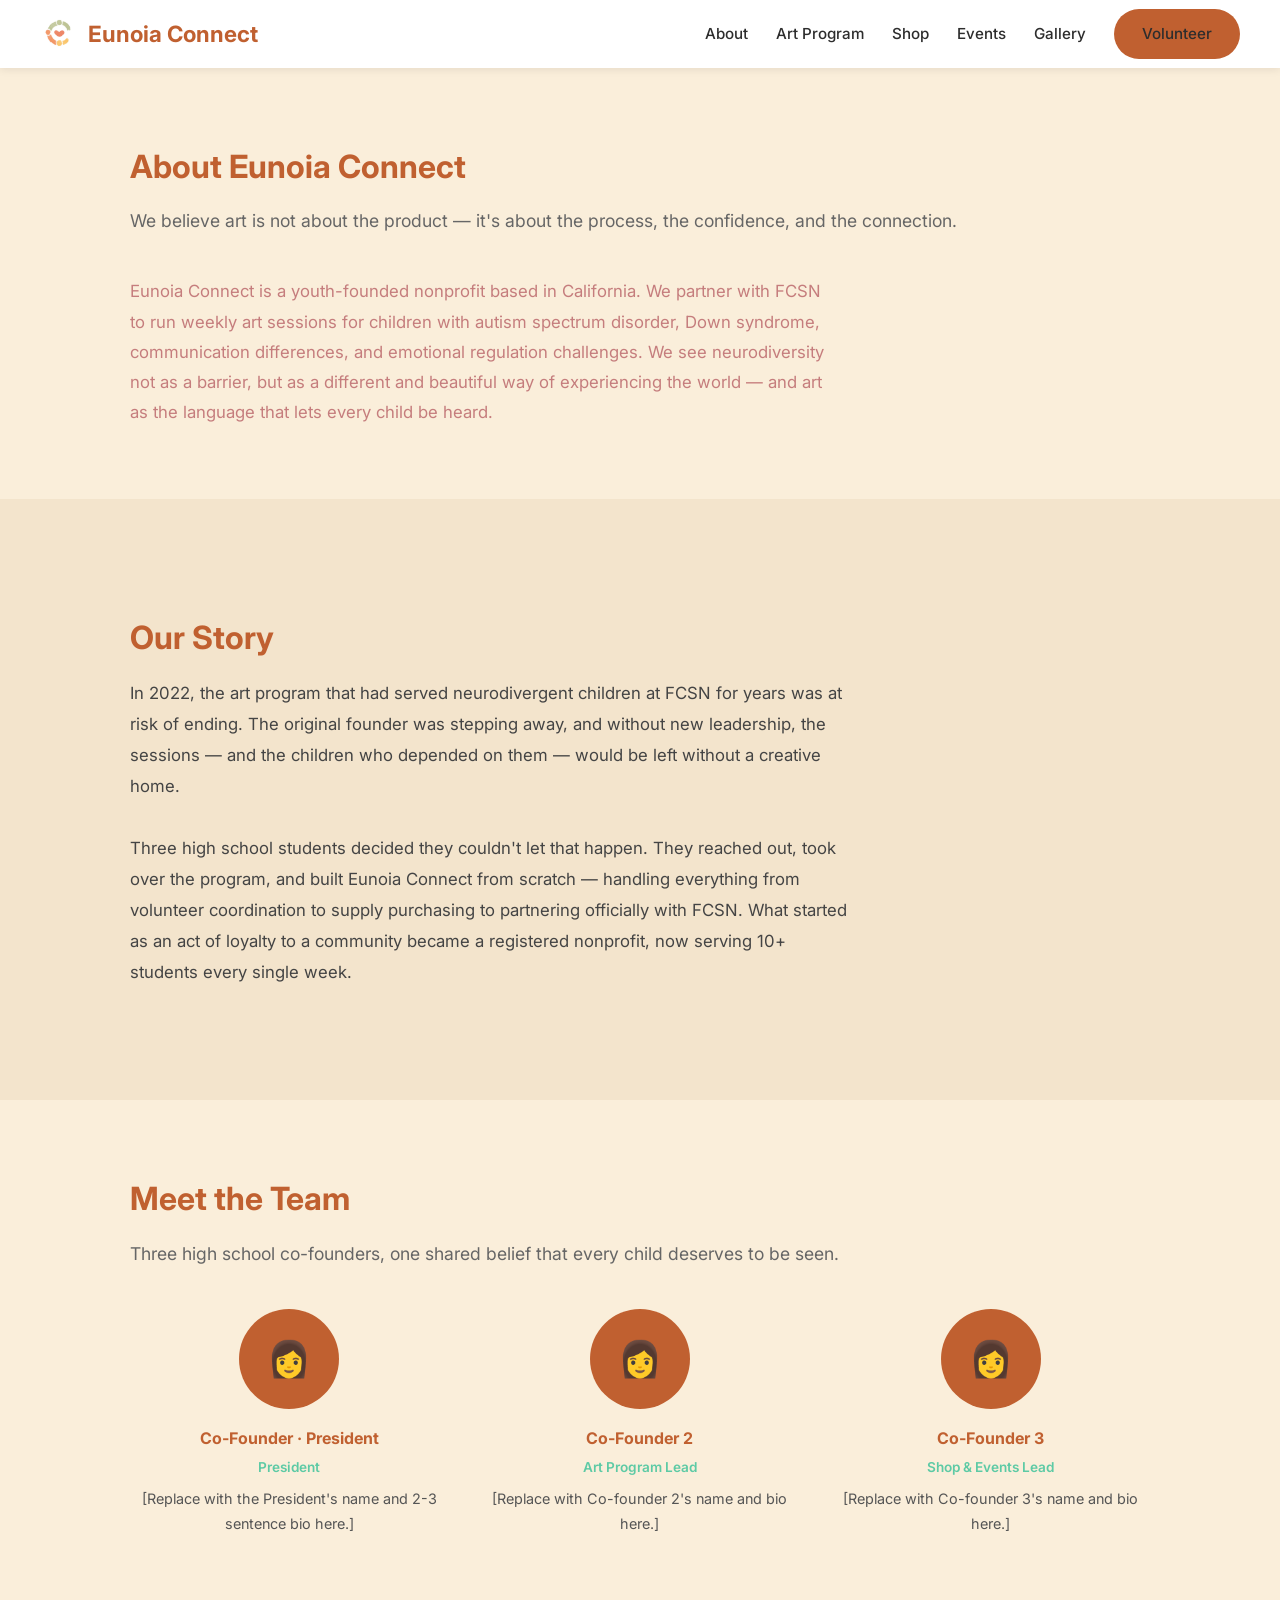
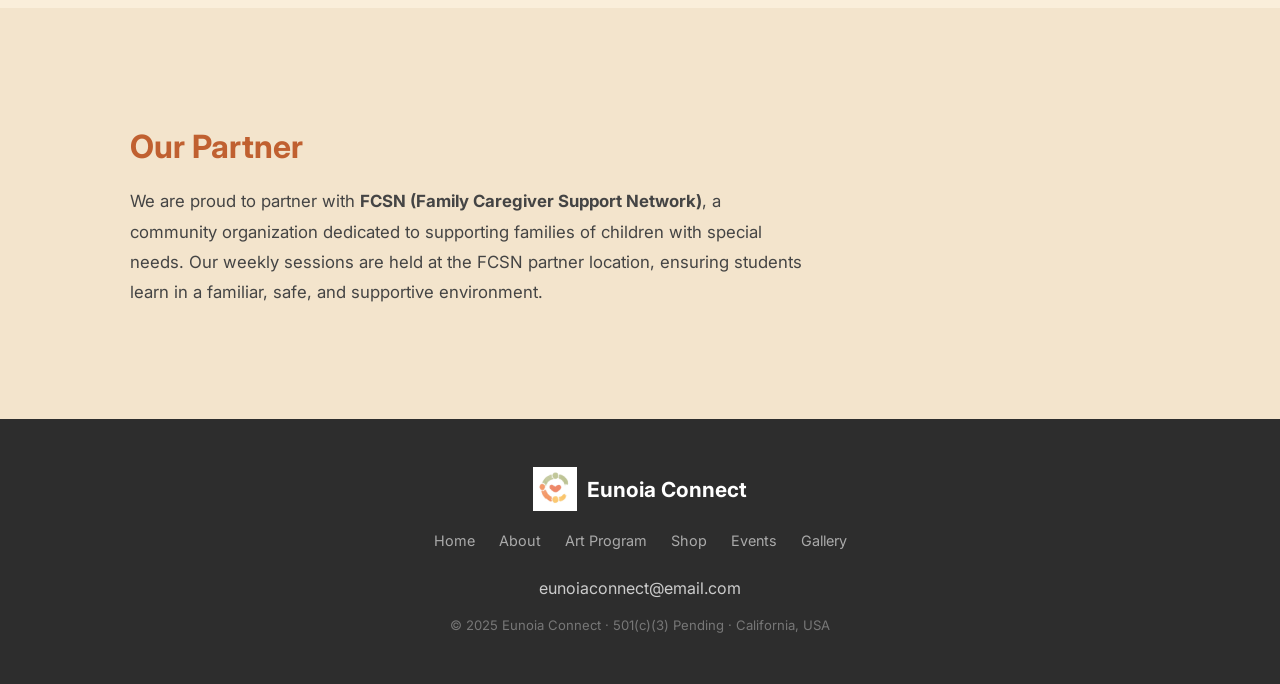
==== about.html @ 7893f79e "Initial version of website" ====
<!DOCTYPE html>
<html lang="en">
<head>
  <meta charset="UTF-8" />
  <meta name="viewport" content="width=device-width, initial-scale=1.0" />
  <title>About Us — Eunoia Connect</title>
  <link rel="preconnect" href="https://fonts.googleapis.com" />
  <link href="https://fonts.googleapis.com/css2?family=Inter:wght@400;500;600;700;800&display=swap" rel="stylesheet" />
  <link rel="stylesheet" href="css/style.css" />
</head>
<body>

  <!-- Navigation -->
  <nav>
    <a href="index.html" class="nav-logo">
      <img src="images/logo.png" alt="Eunoia Connect logo" />
      Eunoia Connect
    </a>
    <ul class="nav-links">
      <li><a href="about.html">About</a></li>
      <li><a href="program.html">Art Program</a></li>
      <li><a href="shop.html">Shop</a></li>
      <li><a href="events.html">Events</a></li>
      <li><a href="gallery.html">Gallery</a></li>
      <li><a href="program.html#volunteer" class="btn btn-primary">Volunteer</a></li>
    </ul>
  </nav>

  <!-- Mission -->
  <div class="section">
    <h1 class="section-title">About Eunoia Connect</h1>
    <p class="section-subtitle">We believe art is not about the product — it's about the process, the confidence, and the connection.</p>
    <p style="max-width: 700px; font-size: 1.05rem; line-height: 1.8; color: #c57d7d;">
      Eunoia Connect is a youth-founded nonprofit based in California. We partner with FCSN to run
      weekly art sessions for children with autism spectrum disorder, Down syndrome, communication
      differences, and emotional regulation challenges. We see neurodiversity not as a barrier,
      but as a different and beautiful way of experiencing the world — and art as the language
      that lets every child be heard.
    </p>
  </div>

  <!-- Our Story -->
  <div class="bg-beige">
    <div class="section" style="padding-top: 48px; padding-bottom: 48px;">
      <h2 class="section-title">Our Story</h2>
      <p style="max-width: 720px; font-size: 1.05rem; line-height: 1.85; color: #444;">
        In 2022, the art program that had served neurodivergent children at FCSN for years was at
        risk of ending. The original founder was stepping away, and without new leadership, the
        sessions — and the children who depended on them — would be left without a creative home.
        <br /><br />
        Three high school students decided they couldn't let that happen. They reached out, took
        over the program, and built Eunoia Connect from scratch — handling everything from volunteer
        coordination to supply purchasing to partnering officially with FCSN. What started as an
        act of loyalty to a community became a registered nonprofit, now serving 10+ students
        every single week.
      </p>
    </div>
  </div>

  <!-- Team -->
  <div class="section">
    <h2 class="section-title">Meet the Team</h2>
    <p class="section-subtitle">Three high school co-founders, one shared belief that every child deserves to be seen.</p>
    <div class="team-grid">
      <div class="team-member">
        <div class="team-avatar">👩</div>
        <h3>Co-Founder · President</h3>
        <p class="role">President</p>
        <p style="font-size: 0.9rem; color: #555;">
          [Replace with the President's name and 2-3 sentence bio here.]
        </p>
      </div>
      <div class="team-member">
        <div class="team-avatar">👩</div>
        <h3>Co-Founder 2</h3>
        <p class="role">Art Program Lead</p>
        <p style="font-size: 0.9rem; color: #555;">
          [Replace with Co-founder 2's name and bio here.]
        </p>
      </div>
      <div class="team-member">
        <div class="team-avatar">👩</div>
        <h3>Co-Founder 3</h3>
        <p class="role">Shop & Events Lead</p>
        <p style="font-size: 0.9rem; color: #555;">
          [Replace with Co-founder 3's name and bio here.]
        </p>
      </div>
    </div>
  </div>

  <!-- Partner -->
  <div class="bg-beige">
    <div class="section" style="padding-top: 48px; padding-bottom: 48px;">
      <h2 class="section-title">Our Partner</h2>
      <p style="max-width: 680px; font-size: 1.05rem; color: #444; line-height: 1.8;">
        We are proud to partner with <strong>FCSN (Family Caregiver Support Network)</strong>,
        a community organization dedicated to supporting families of children with special needs.
        Our weekly sessions are held at the FCSN partner location, ensuring students learn in a
        familiar, safe, and supportive environment.
      </p>
    </div>
  </div>

  <!-- Footer -->
  <footer>
    <div class="footer-logo">
      <img src="images/logo.png" alt="Eunoia Connect logo" />
      Eunoia Connect
    </div>
    <ul class="footer-links">
      <li><a href="index.html">Home</a></li>
      <li><a href="about.html">About</a></li>
      <li><a href="program.html">Art Program</a></li>
      <li><a href="shop.html">Shop</a></li>
      <li><a href="events.html">Events</a></li>
      <li><a href="gallery.html">Gallery</a></li>
    </ul>
    <p>eunoiaconnect@email.com</p>
    <p class="footer-note">© 2025 Eunoia Connect · 501(c)(3) Pending · California, USA</p>
  </footer>

</body>
</html>
---- css/style.css ----
/* ── Brand Colors & Fonts ── */

:root {
  --primary:    #C06030;   /* warm orange-brown — buttons, headings */
  --background: #FAEEDA;   /* soft warm beige — page backgrounds */
  --accent:     #5DCAA5;   /* mint green — highlights */
  --dark:       #2D2D2D;   /* near-black — body text */
  --white:      #FFFFFF;
}

/* ── Reset & Base ── */
* {
  margin: 0;
  padding: 0;
  box-sizing: border-box;
}

body {
  font-family: 'Inter', Arial, sans-serif;
  background-color: var(--background);
  color: var(--dark);
  line-height: 1.7;
}

/* ── Navigation Bar ── */
nav {
  background-color: var(--white);
  display: flex;
  align-items: center;
  justify-content: space-between;
  padding: 0 40px;
  height: 68px;
  box-shadow: 0 2px 8px rgba(0,0,0,0.08);
  position: sticky;
  top: 0;
  z-index: 100;
}

.nav-logo {
  display: flex;
  align-items: center;
  gap: 10px;
  font-size: 1.4rem;
  font-weight: 700;
  color: var(--primary);
  text-decoration: none;
}

.nav-logo img {
  height: 38px;
  width: auto;
}

.nav-links {
  display: flex;
  align-items: center;
  gap: 28px;
  list-style: none;
}

.nav-links a {
  text-decoration: none;
  color: var(--dark);
  font-size: 0.95rem;
  font-weight: 500;
  transition: color 0.2s;
}

.nav-links a:hover {
  color: var(--primary);
}

/* ── Buttons ── */
.btn {
  display: inline-block;
  padding: 12px 28px;
  border-radius: 30px;
  font-size: 0.95rem;
  font-weight: 600;
  text-decoration: none;
  cursor: pointer;
  transition: opacity 0.2s, transform 0.1s;
}

.btn:hover {
  opacity: 0.88;
  transform: translateY(-1px);
}

.btn-primary {
  background-color: var(--primary);
  color: var(--white);
}

.btn-outline {
  border: 2px solid var(--primary);
  color: var(--primary);
  background: transparent;
}

.btn-accent {
  background-color: var(--accent);
  color: var(--white);
}

/* ── Section Wrapper ── */
.section {
  padding: 72px 40px;
  max-width: 1100px;
  margin: 0 auto;
}

.section-title {
  font-size: 2rem;
  font-weight: 700;
  color: var(--primary);
  margin-bottom: 12px;
}

.section-subtitle {
  font-size: 1.1rem;
  color: #666;
  margin-bottom: 40px;
}

/* ── Card Grid ── */
.card-grid {
  display: grid;
  grid-template-columns: repeat(auto-fit, minmax(220px, 1fr));
  gap: 24px;
}

.card {
  background: var(--white);
  border-radius: 14px;
  padding: 28px 24px;
  box-shadow: 0 2px 12px rgba(0,0,0,0.07);
  text-decoration: none;
  color: var(--dark);
  transition: transform 0.2s, box-shadow 0.2s;
}

.card:hover {
  transform: translateY(-4px);
  box-shadow: 0 8px 24px rgba(0,0,0,0.12);
}

.card-icon {
  font-size: 2rem;
  margin-bottom: 12px;
}

.card h3 {
  font-size: 1.1rem;
  font-weight: 700;
  color: var(--primary);
  margin-bottom: 8px;
}

.card p {
  font-size: 0.9rem;
  color: #666;
}

/* ── Stats Bar ── */
.stats-bar {
  background-color: var(--primary);
  color: var(--white);
  padding: 40px;
  display: flex;
  justify-content: center;
  gap: 80px;
  text-align: center;
}

.stat-number {
  font-size: 2.4rem;
  font-weight: 700;
}

.stat-label {
  font-size: 0.9rem;
  opacity: 0.85;
  margin-top: 4px;
}

/* ── Hero ── */
.hero {
  background-color: var(--background);
  padding: 90px 40px;
  text-align: center;
  max-width: 760px;
  margin: 0 auto;
}

.hero h1 {
  font-size: 2.8rem;
  font-weight: 800;
  color: var(--primary);
  line-height: 1.2;
  margin-bottom: 20px;
}

.hero p {
  font-size: 1.15rem;
  color: #555;
  margin-bottom: 36px;
}

.hero-buttons {
  display: flex;
  gap: 16px;
  justify-content: center;
  flex-wrap: wrap;
}

/* ── Quote Block ── */
.quote-block {
  background-color: var(--white);
  border-left: 5px solid var(--accent);
  border-radius: 8px;
  padding: 28px 32px;
  max-width: 680px;
  margin: 0 auto;
  font-size: 1.1rem;
  font-style: italic;
  color: #444;
}

.quote-block cite {
  display: block;
  margin-top: 12px;
  font-style: normal;
  font-weight: 600;
  color: var(--primary);
  font-size: 0.95rem;
}

/* ── Team Grid ── */
.team-grid {
  display: grid;
  grid-template-columns: repeat(auto-fit, minmax(200px, 1fr));
  gap: 32px;
}

.team-member {
  text-align: center;
}

.team-avatar {
  width: 100px;
  height: 100px;
  border-radius: 50%;
  background-color: var(--primary);
  margin: 0 auto 16px;
  display: flex;
  align-items: center;
  justify-content: center;
  font-size: 2.2rem;
  color: var(--white);
}

.team-member h3 {
  font-size: 1rem;
  font-weight: 700;
  color: var(--primary);
}

.team-member .role {
  font-size: 0.85rem;
  color: var(--accent);
  font-weight: 600;
  margin: 4px 0 8px;
}

/* ── Gallery Grid ── */
.gallery-grid {
  display: grid;
  grid-template-columns: repeat(auto-fill, minmax(260px, 1fr));
  gap: 24px;
}

.gallery-item {
  background: var(--white);
  border-radius: 12px;
  overflow: hidden;
  box-shadow: 0 2px 10px rgba(0,0,0,0.08);
}

.gallery-placeholder {
  width: 100%;
  height: 200px;
  background-color: #e8d5c0;
  display: flex;
  align-items: center;
  justify-content: center;
  font-size: 3rem;
}

.story-card {
  padding: 16px;
}

.story-card p {
  font-size: 0.88rem;
  color: #555;
  font-style: italic;
}

/* ── Event List ── */
.event-list {
  display: flex;
  flex-direction: column;
  gap: 20px;
}

.event-item {
  background: var(--white);
  border-radius: 12px;
  padding: 24px 28px;
  display: flex;
  gap: 24px;
  align-items: flex-start;
  box-shadow: 0 2px 10px rgba(0,0,0,0.06);
}

.event-date {
  background-color: var(--primary);
  color: var(--white);
  border-radius: 10px;
  padding: 10px 16px;
  text-align: center;
  min-width: 64px;
  font-weight: 700;
}

.event-date .month {
  font-size: 0.75rem;
  text-transform: uppercase;
  letter-spacing: 1px;
}

.event-date .day {
  font-size: 1.8rem;
  line-height: 1;
}

.event-info h3 {
  font-size: 1.05rem;
  font-weight: 700;
  color: var(--primary);
  margin-bottom: 4px;
}

.event-info p {
  font-size: 0.9rem;
  color: #666;
}

/* ── Beige Section Background ── */
.bg-beige {
  background-color: #f3e4cc;
  padding: 64px 40px;
}

/* ── Footer ── */
footer {
  background-color: var(--dark);
  color: #ccc;
  padding: 48px 40px;
  text-align: center;
}

footer .footer-logo {
  display: flex;
  align-items: center;
  justify-content: center;
  gap: 10px;
  font-size: 1.3rem;
  font-weight: 700;
  color: var(--white);
  margin-bottom: 16px;
}

footer .footer-logo img {
height: 44px;
  width: auto;
}

footer .footer-links {
  display: flex;
  justify-content: center;
  gap: 24px;
  list-style: none;
  margin-bottom: 20px;
  flex-wrap: wrap;
}

footer .footer-links a {
  color: #aaa;
  text-decoration: none;
  font-size: 0.9rem;
}

footer .footer-links a:hover {
  color: var(--white);
}

footer .footer-note {
  font-size: 0.82rem;
  color: #777;
  margin-top: 12px;
}
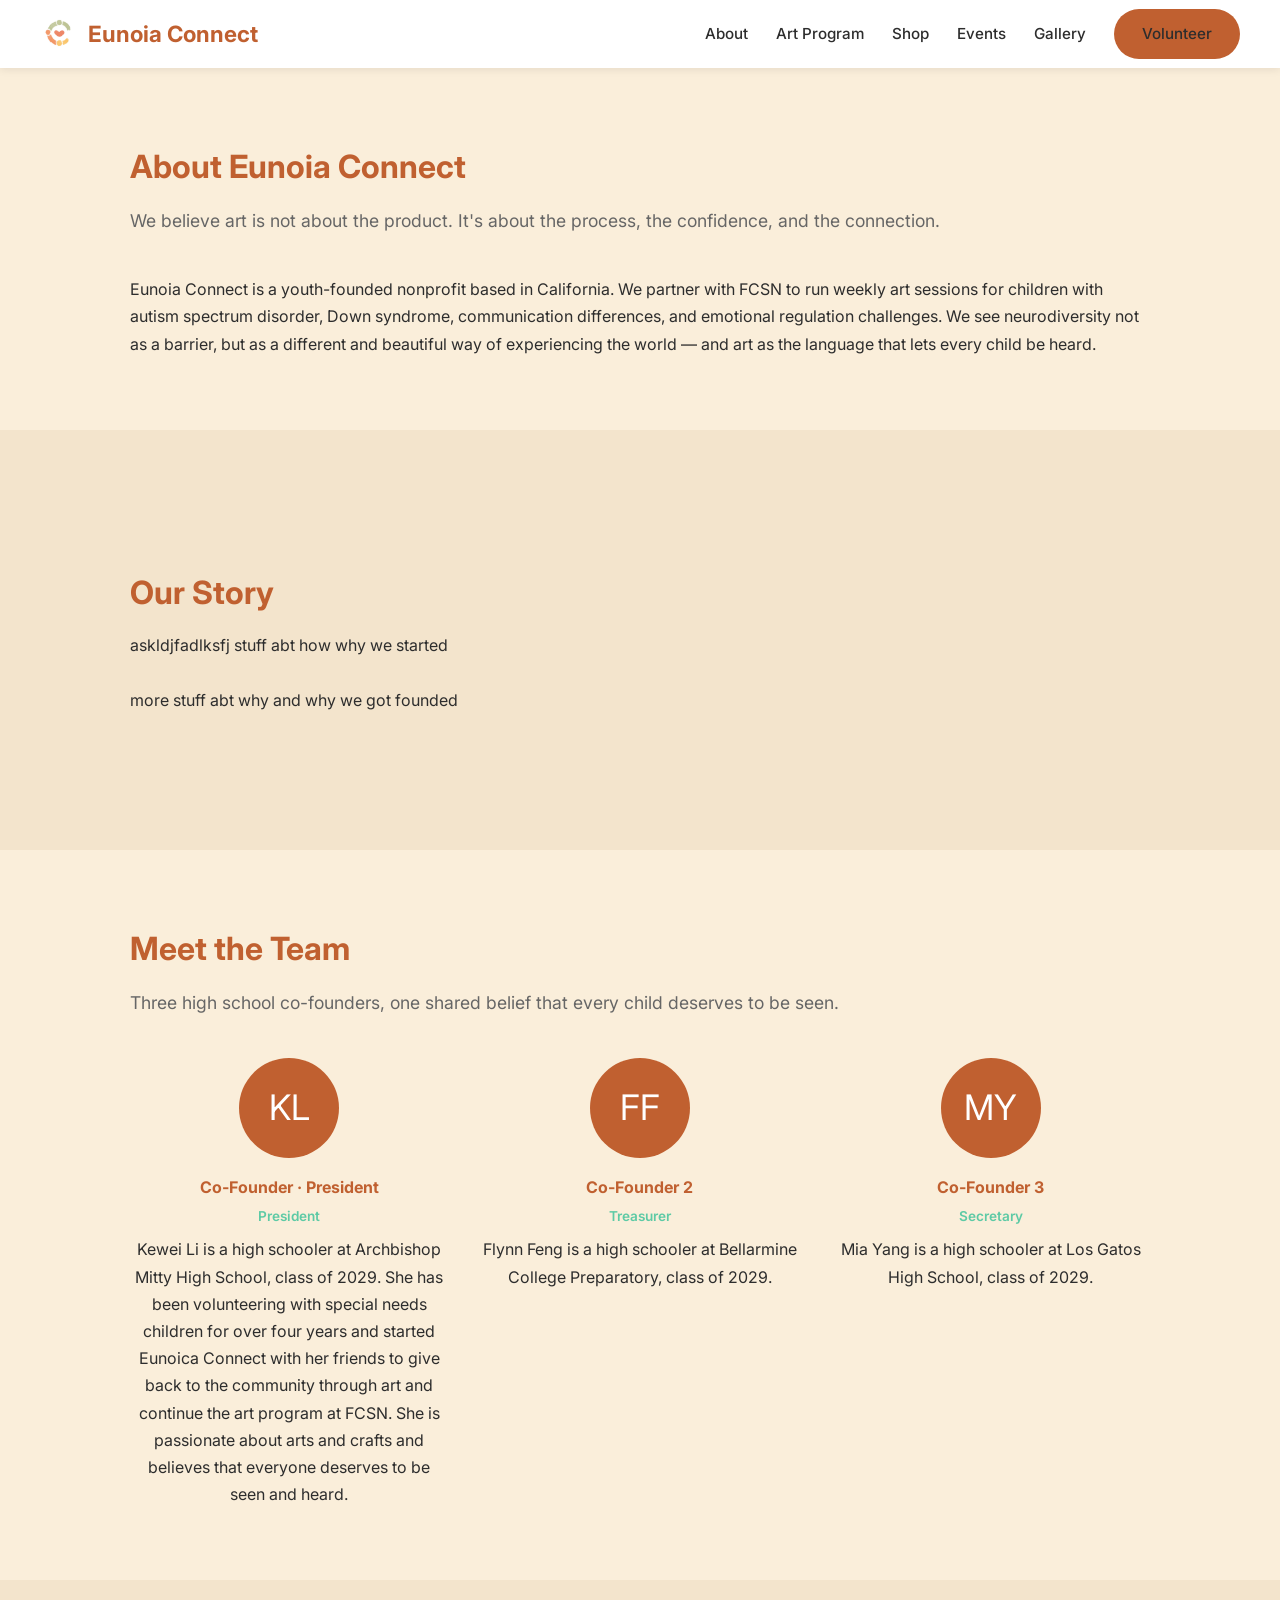
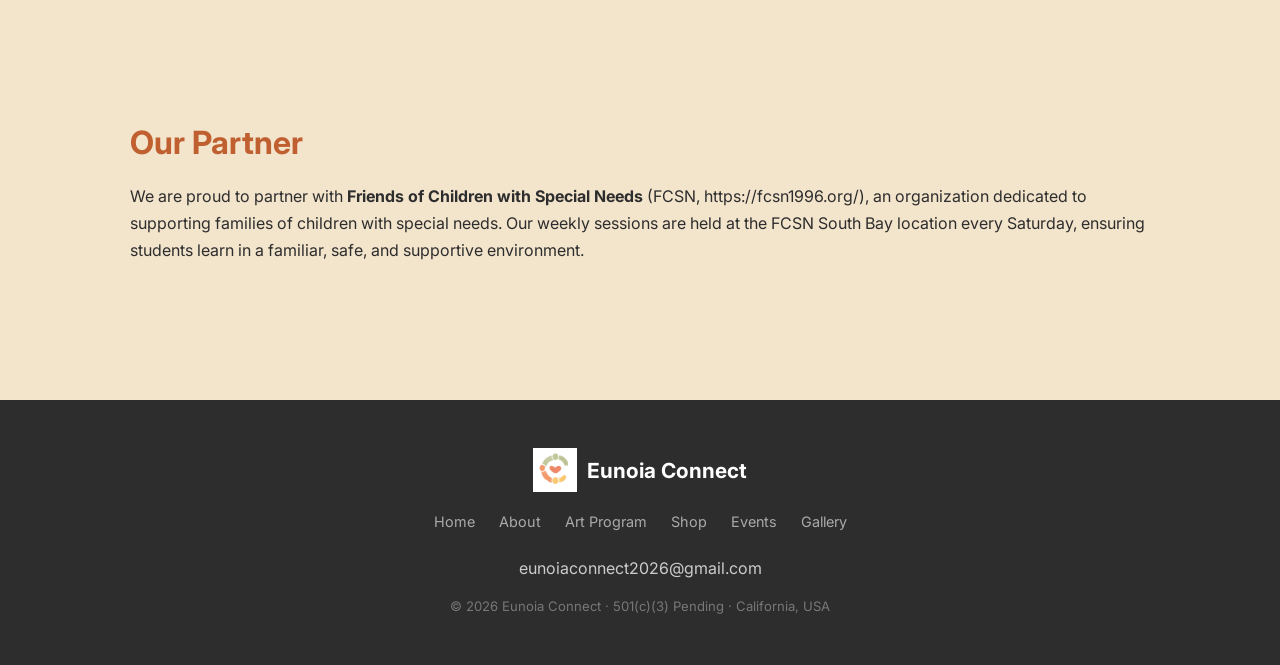
==== commit 11f49249: "Update website" ====
--- a/about.html
+++ b/about.html
@@ -29,8 +29,8 @@
   <!-- Mission -->
   <div class="section">
     <h1 class="section-title">About Eunoia Connect</h1>
-    <p class="section-subtitle">We believe art is not about the product — it's about the process, the confidence, and the connection.</p>
-    <p style="max-width: 700px; font-size: 1.05rem; line-height: 1.8; color: #c57d7d;">
+    <p class="section-subtitle">We believe art is not about the product. It's about the process, the confidence, and the connection.</p>
+    <p class="narrow-copy text-copy">
       Eunoia Connect is a youth-founded nonprofit based in California. We partner with FCSN to run
       weekly art sessions for children with autism spectrum disorder, Down syndrome, communication
       differences, and emotional regulation challenges. We see neurodiversity not as a barrier,
@@ -41,18 +41,12 @@
 
   <!-- Our Story -->
   <div class="bg-beige">
-    <div class="section" style="padding-top: 48px; padding-bottom: 48px;">
+    <div class="section section-spaced">
       <h2 class="section-title">Our Story</h2>
-      <p style="max-width: 720px; font-size: 1.05rem; line-height: 1.85; color: #444;">
-        In 2022, the art program that had served neurodivergent children at FCSN for years was at
-        risk of ending. The original founder was stepping away, and without new leadership, the
-        sessions — and the children who depended on them — would be left without a creative home.
+      <p class="narrow-copy text-copy">
+        askldjfadlksfj stuff abt how why we started
         <br /><br />
-        Three high school students decided they couldn't let that happen. They reached out, took
-        over the program, and built Eunoia Connect from scratch — handling everything from volunteer
-        coordination to supply purchasing to partnering officially with FCSN. What started as an
-        act of loyalty to a community became a registered nonprofit, now serving 10+ students
-        every single week.
+        more stuff abt why and why we got founded
       </p>
     </div>
   </div>
@@ -63,27 +57,27 @@
     <p class="section-subtitle">Three high school co-founders, one shared belief that every child deserves to be seen.</p>
     <div class="team-grid">
       <div class="team-member">
-        <div class="team-avatar">👩</div>
+        <div class="team-avatar">KL</div>
         <h3>Co-Founder · President</h3>
         <p class="role">President</p>
-        <p style="font-size: 0.9rem; color: #555;">
-          [Replace with the President's name and 2-3 sentence bio here.]
+        <p class="text-copy text-copy--sm">
+          Kewei Li is a high schooler at Archbishop Mitty High School, class of 2029. She has been volunteering with special needs children for over four years and started Eunoica Connect with her friends to give back to the community through art and continue the art program at FCSN. She is passionate about arts and crafts and believes that everyone deserves to be seen and heard.
         </p>
       </div>
       <div class="team-member">
-        <div class="team-avatar">👩</div>
+        <div class="team-avatar">FF</div>
         <h3>Co-Founder 2</h3>
-        <p class="role">Art Program Lead</p>
-        <p style="font-size: 0.9rem; color: #555;">
-          [Replace with Co-founder 2's name and bio here.]
+        <p class="role">Treasurer</p>
+        <p class="text-copy text-copy--sm">
+          Flynn Feng is a high schooler at Bellarmine College Preparatory, class of 2029.
         </p>
       </div>
       <div class="team-member">
-        <div class="team-avatar">👩</div>
+        <div class="team-avatar">MY</div>
         <h3>Co-Founder 3</h3>
-        <p class="role">Shop & Events Lead</p>
-        <p style="font-size: 0.9rem; color: #555;">
-          [Replace with Co-founder 3's name and bio here.]
+        <p class="role">Secretary</p>
+        <p class="text-copy text-copy--sm">
+          Mia Yang is a high schooler at Los Gatos High School, class of 2029.
         </p>
       </div>
     </div>
@@ -91,12 +85,12 @@
 
   <!-- Partner -->
   <div class="bg-beige">
-    <div class="section" style="padding-top: 48px; padding-bottom: 48px;">
+    <div class="section section-spaced">
       <h2 class="section-title">Our Partner</h2>
-      <p style="max-width: 680px; font-size: 1.05rem; color: #444; line-height: 1.8;">
-        We are proud to partner with <strong>FCSN (Family Caregiver Support Network)</strong>,
-        a community organization dedicated to supporting families of children with special needs.
-        Our weekly sessions are held at the FCSN partner location, ensuring students learn in a
+      <p class="narrow-copy--sm text-copy">
+        We are proud to partner with <strong> Friends of Children with Special Needs </strong> (FCSN, https://fcsn1996.org/),
+        an organization dedicated to supporting families of children with special needs. 
+        Our weekly sessions are held at the FCSN South Bay location every Saturday, ensuring students learn in a
         familiar, safe, and supportive environment.
       </p>
     </div>
@@ -116,8 +110,8 @@
       <li><a href="events.html">Events</a></li>
       <li><a href="gallery.html">Gallery</a></li>
     </ul>
-    <p>eunoiaconnect@email.com</p>
-    <p class="footer-note">© 2025 Eunoia Connect · 501(c)(3) Pending · California, USA</p>
+    <p>eunoiaconnect2026@gmail.com</p>
+    <p class="footer-note">© 2026 Eunoia Connect · 501(c)(3) Pending · California, USA</p>
   </footer>
 
 </body>
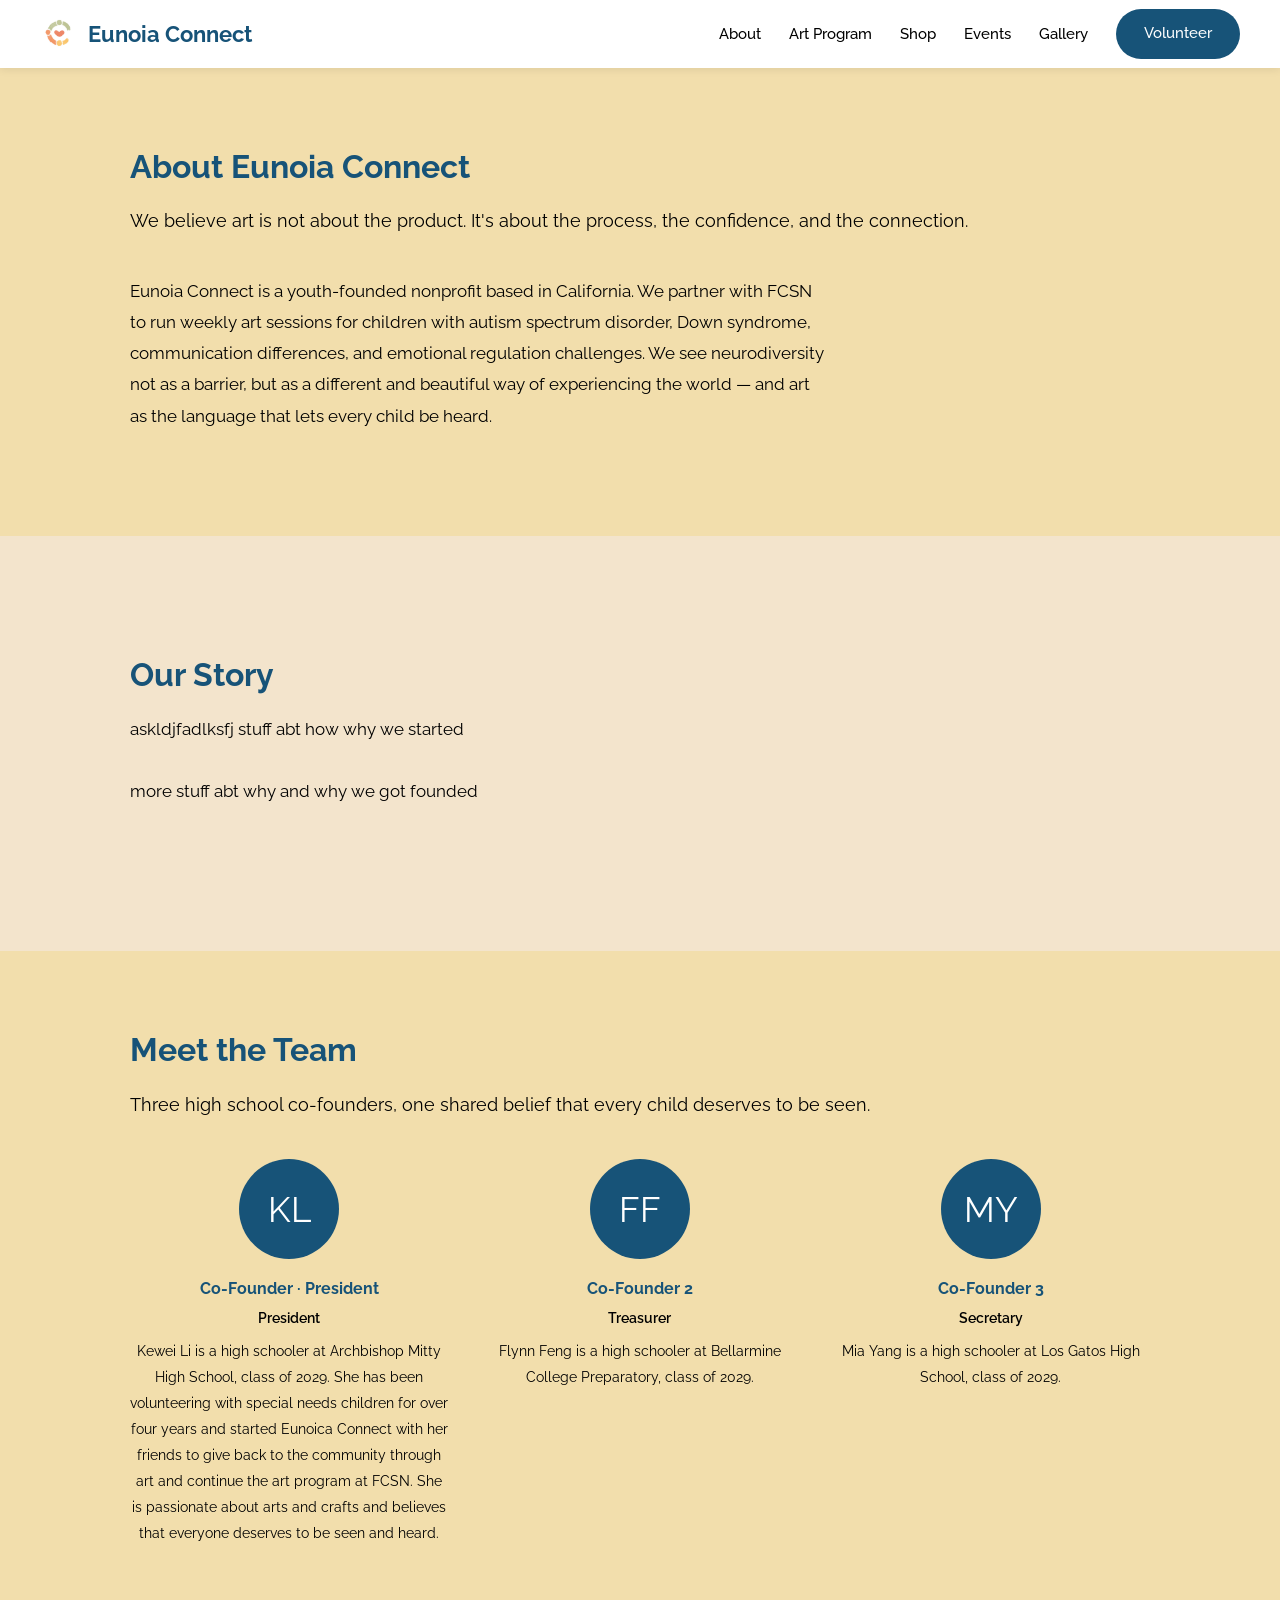
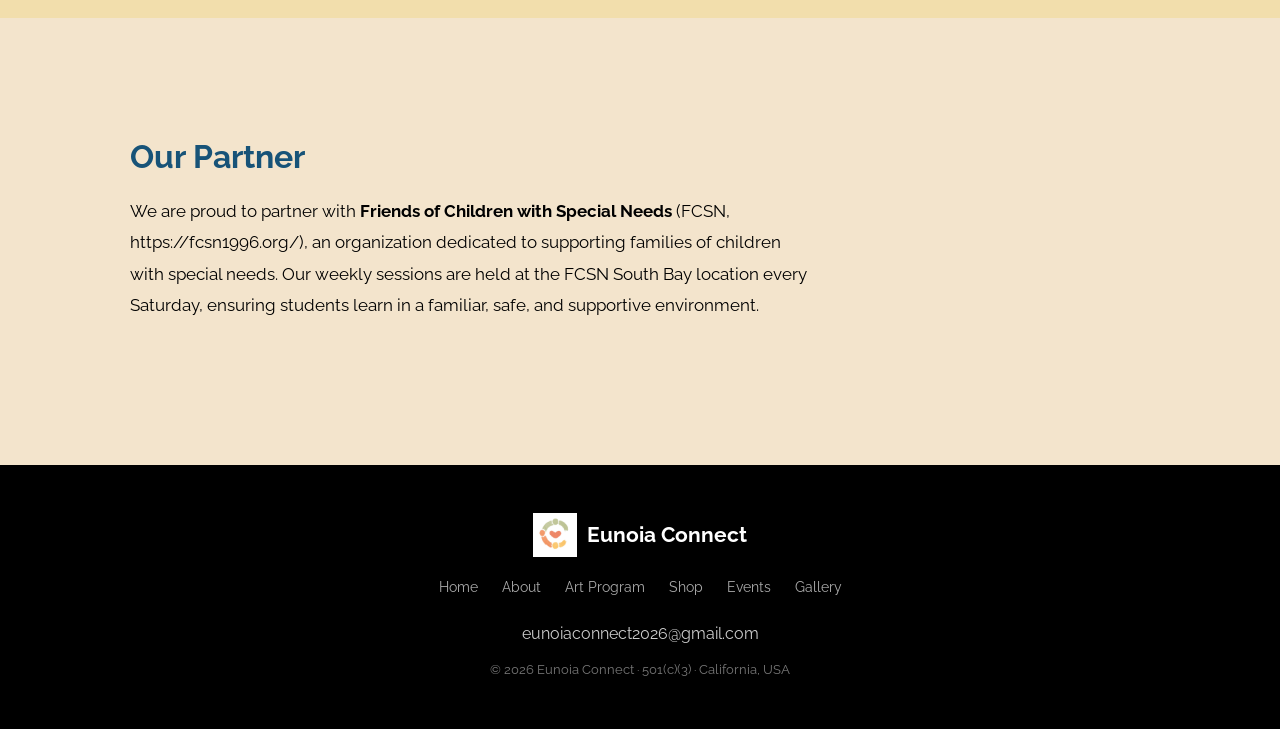
==== commit 406706d7: "Update website" ====
--- a/about.html
+++ b/about.html
@@ -5,7 +5,7 @@
   <meta name="viewport" content="width=device-width, initial-scale=1.0" />
   <title>About Us — Eunoia Connect</title>
   <link rel="preconnect" href="https://fonts.googleapis.com" />
-  <link href="https://fonts.googleapis.com/css2?family=Inter:wght@400;500;600;700;800&display=swap" rel="stylesheet" />
+  <link href="https://fonts.googleapis.com/css2?family=Raleway:wght@400;500;600;700;800&display=swap" rel="stylesheet" />
   <link rel="stylesheet" href="css/style.css" />
 </head>
 <body>
@@ -111,7 +111,7 @@
       <li><a href="gallery.html">Gallery</a></li>
     </ul>
     <p>eunoiaconnect2026@gmail.com</p>
-    <p class="footer-note">© 2026 Eunoia Connect · 501(c)(3) Pending · California, USA</p>
+    <p class="footer-note">© 2026 Eunoia Connect · 501(c)(3) · California, USA</p>
   </footer>
 
 </body>
--- a/css/style.css
+++ b/css/style.css
@@ -1,11 +1,12 @@
 /* ── Brand Colors & Fonts ── */
 
 :root {
-  --primary:    #C06030;   /* warm orange-brown — buttons, headings */
-  --background: #FAEEDA;   /* soft warm beige — page backgrounds */
-  --accent:     #5DCAA5;   /* mint green — highlights */
-  --dark:       #2D2D2D;   /* near-black — body text */
-  --white:      #FFFFFF;
+  --primary:      #175378;   /* warm orange-brown — buttons, headings */
+  --background:   #f2deac;   /* soft warm beige — page backgrounds */
+  --background-2: #f5bbac;   /* alternate section background */
+  --accent:       #000000;   /* mint green — highlights */
+  --dark:         #000000;   /* near-black with a warm red tint — body text */
+  --white:        #FFFFFF;
 }
 
 /* ── Reset & Base ── */
@@ -16,7 +17,7 @@
 }
 
 body {
-  font-family: 'Inter', Arial, sans-serif;
+  font-family: 'Inter', Raleway, sans-serif;
   background-color: var(--background);
   color: var(--dark);
   line-height: 1.7;
@@ -68,6 +69,11 @@
 
 .nav-links a:hover {
   color: var(--primary);
+}
+
+.nav-links a.btn,
+.nav-links a.btn:hover {
+  color: var(--white);
 }
 
 /* ── Buttons ── */
@@ -110,6 +116,15 @@
   margin: 0 auto;
 }
 
+.section:nth-of-type(2n) {
+  background-color: var(--background-2);
+  border-radius: 18px;
+}
+
+.section:nth-of-type(2n + 1) {
+  background-color: transparent;
+}
+
 .section-title {
   font-size: 2rem;
   font-weight: 700;
@@ -119,7 +134,7 @@
 
 .section-subtitle {
   font-size: 1.1rem;
-  color: #666;
+  color: var(--dark);
   margin-bottom: 40px;
 }
 
@@ -159,7 +174,7 @@
 
 .card p {
   font-size: 0.9rem;
-  color: #666;
+  color: var(--dark);
 }
 
 /* ── Stats Bar ── */
@@ -203,7 +218,7 @@
 
 .hero p {
   font-size: 1.15rem;
-  color: #555;
+  color: var(--dark);
   margin-bottom: 36px;
 }
 
@@ -224,7 +239,7 @@
   margin: 0 auto;
   font-size: 1.1rem;
   font-style: italic;
-  color: #444;
+  color: var(--dark);
 }
 
 .quote-block cite {
@@ -234,6 +249,84 @@
   font-weight: 600;
   color: var(--primary);
   font-size: 0.95rem;
+}
+
+.section-spaced {
+  padding-top: 48px;
+  padding-bottom: 48px;
+}
+
+.section-no-vertical-padding {
+  padding-top: 0;
+  padding-bottom: 0;
+}
+
+.section-center {
+  text-align: center;
+}
+
+.card-emoji {
+  font-size: 3rem;
+  margin-bottom: 12px;
+}
+
+.narrow-copy {
+  max-width: 700px;
+  margin: 0 0 32px 0;
+}
+
+.narrow-copy--sm {
+  max-width: 680px;
+  margin: 0 0 32px 0;
+}
+
+.text-copy {
+  font-size: 1.05rem;
+  line-height: 1.85;
+  color: var(--dark);
+}
+
+.text-copy--sm {
+  font-size: 0.88rem;
+}
+
+.text-copy--italic {
+  font-style: italic;
+}
+
+.text-copy--spaced {
+  margin-bottom: 36px;
+}
+
+.text-copy--compact {
+  margin-top: 12px;
+}
+
+.link-primary {
+  color: var(--primary);
+  font-weight: 600;
+}
+
+.event-note {
+  margin-top: 8px;
+  font-size: 0.85rem;
+  color: var(--dark);
+}
+
+.quote-block--spaced {
+  margin-top: 40px;
+}
+
+.card-grid--spaced {
+  margin-bottom: 40px;
+}
+
+.event-date.alt {
+  background-color: #aaa;
+}
+
+.stats-bar-rounded {
+  border-radius: 14px;
 }
 
 /* ── Team Grid ── */
@@ -278,13 +371,40 @@
   display: grid;
   grid-template-columns: repeat(auto-fill, minmax(260px, 1fr));
   gap: 24px;
+  align-items: start;
+  padding-top: 24px;
+  padding-bottom: 8px;
 }
 
 .gallery-item {
+  display: flex;
+  flex-direction: column;
   background: var(--white);
+  border: none;
   border-radius: 12px;
-  overflow: hidden;
+  overflow: visible;
   box-shadow: 0 2px 10px rgba(0,0,0,0.08);
+}
+
+.gallery-panel {
+  max-width: 1100px;
+  margin: 24px auto 0;
+  padding: 24px 24px 32px;
+  border: none;
+  border-radius: 20px;
+}
+
+.gallery-panel--pink {
+  background-color: #f2cfc6;
+  margin-top: 32px;
+  padding-bottom: 72px;
+}
+
+.gallery-panel--yellow {
+  background-color: #f3e7a7;
+  margin-top: 20px;
+  margin-bottom: 32px;
+  padding: 24px 24px 96px;
 }
 
 .gallery-placeholder {
@@ -297,13 +417,20 @@
   font-size: 3rem;
 }
 
+.gallery-image {
+  width: 100%;
+  height: 200px;
+  object-fit: cover;
+  display: block;
+}
+
 .story-card {
-  padding: 16px;
+  padding: 16px 16px 20px;
 }
 
 .story-card p {
   font-size: 0.88rem;
-  color: #555;
+  color: var(--dark);
   font-style: italic;
 }
 
@@ -354,7 +481,7 @@
 
 .event-info p {
   font-size: 0.9rem;
-  color: #666;
+  color: var(--dark);
 }
 
 /* ── Beige Section Background ── */
@@ -410,4 +537,58 @@
   font-size: 0.82rem;
   color: #777;
   margin-top: 12px;
+}
+
+/* ── Responsive: Mobile-friendly tweaks ── */
+img, picture, video {
+  max-width: 100%;
+  height: auto;
+  display: block;
+}
+
+@media (max-width: 900px) {
+  nav {
+    padding: 0 20px;
+  }
+  .nav-logo { font-size: 1.2rem; }
+  .nav-links { gap: 14px; }
+  .section { padding: 56px 24px; }
+  .hero { padding: 72px 24px; }
+  .hero h1 { font-size: 2.2rem; }
+  .section-title { font-size: 1.6rem; }
+  .card-grid { grid-template-columns: repeat(auto-fit, minmax(200px, 1fr)); }
+}
+
+@media (max-width: 600px) {
+  nav {
+    flex-direction: column;
+    align-items: flex-start;
+    gap: 8px;
+    height: auto;
+    padding: 10px 16px;
+  }
+  .nav-links {
+    display: flex;
+    flex-wrap: wrap;
+    gap: 10px;
+  }
+  .section { padding: 40px 16px; }
+  .hero { padding: 48px 16px; }
+  .hero h1 { font-size: 1.9rem; }
+  .section-title { font-size: 1.5rem; }
+  .section-subtitle { font-size: 1rem; }
+  .card-grid { grid-template-columns: 1fr; gap: 18px; }
+  .gallery-placeholder { height: 160px; }
+  .team-avatar { width: 80px; height: 80px; font-size: 1.6rem; }
+  .story-card p, .card p, .event-info p, .quote-block, .section-subtitle { color: var(--dark); }
+  .btn { width: 100%; padding: 12px 16px; }
+}
+
+@media (max-width: 420px) {
+  body { font-size: 15px; }
+  .nav-links a { font-size: 0.92rem; }
+  .hero h1 { font-size: 1.7rem; }
+  .section { padding: 32px 12px; }
+  .card { padding: 18px 16px; }
+  .gallery-placeholder { height: 140px; }
 }
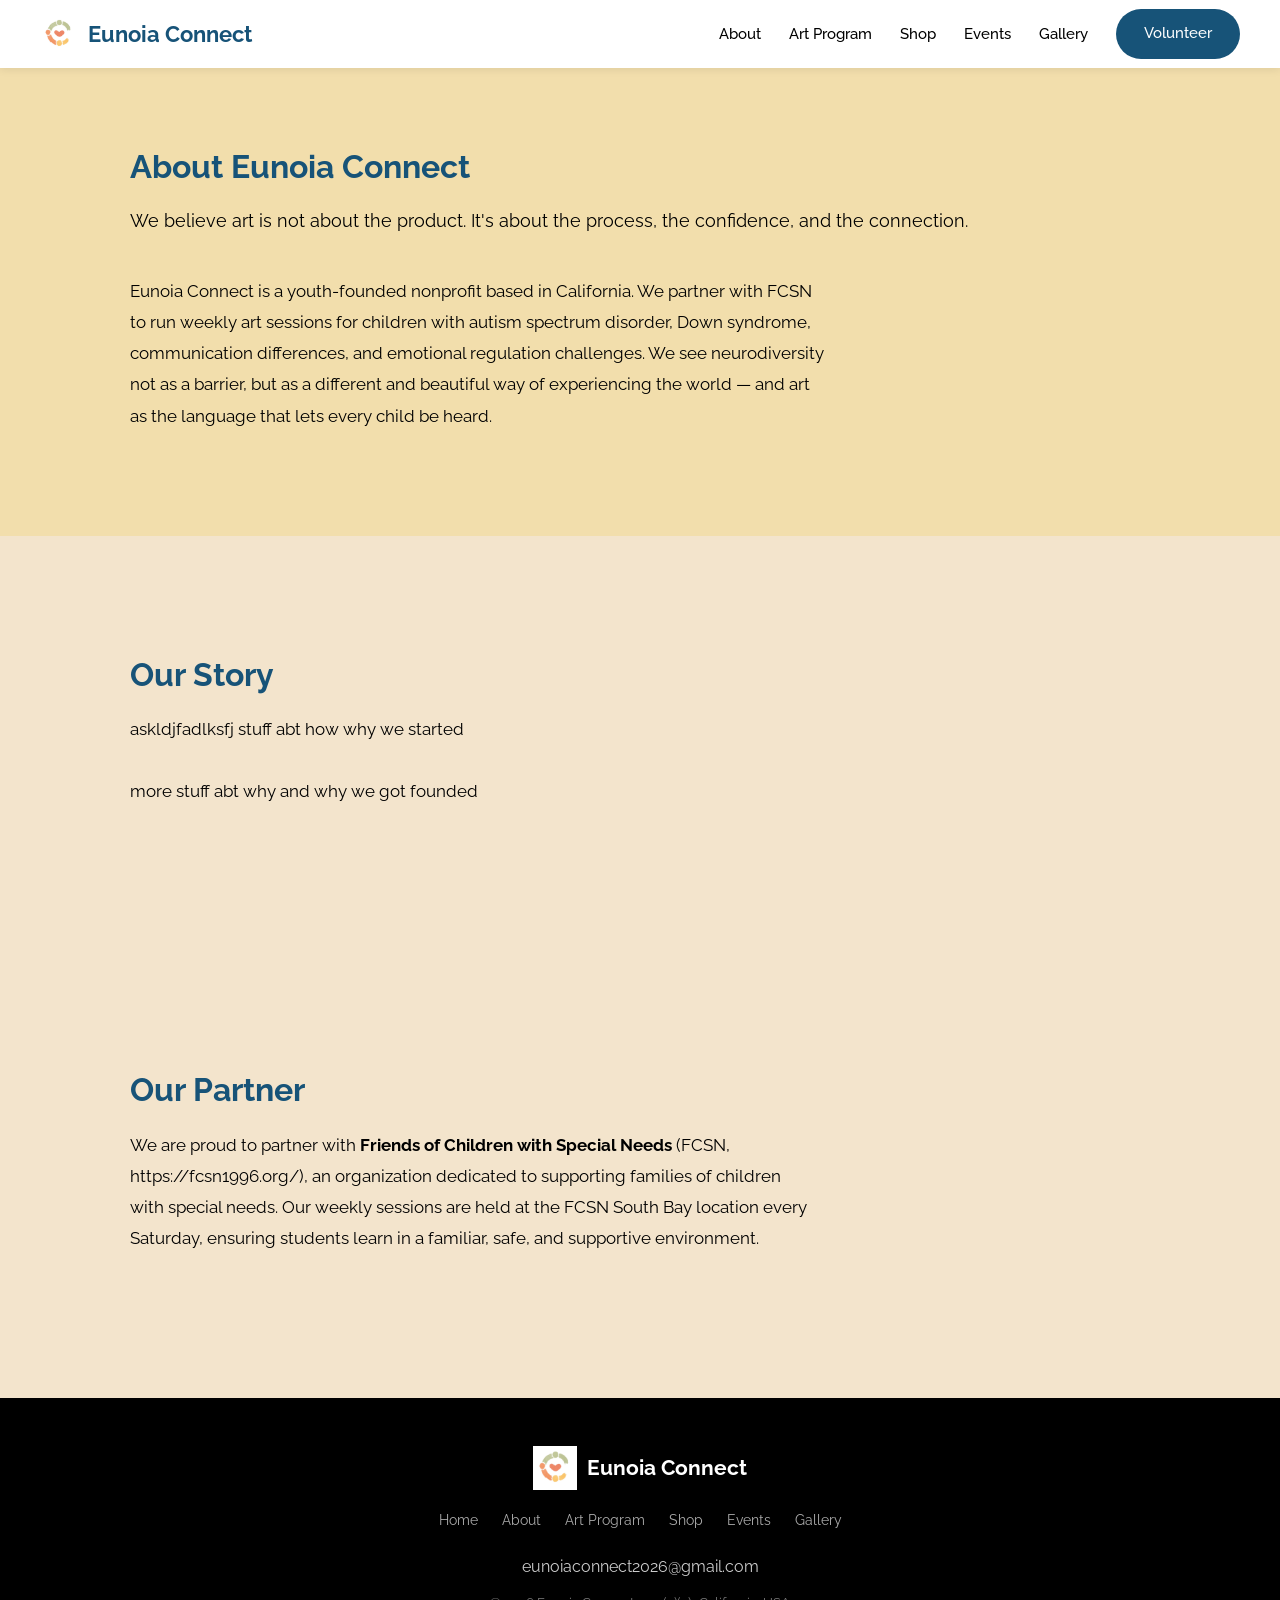
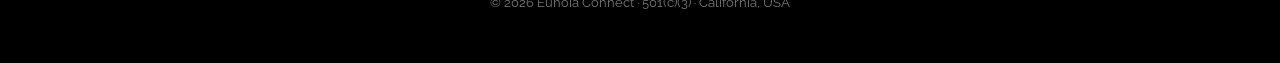
==== commit 267b97ca: "Update website" ====
--- a/about.html
+++ b/about.html
@@ -52,6 +52,7 @@
   </div>
 
   <!-- Team -->
+  <!--
   <div class="section">
     <h2 class="section-title">Meet the Team</h2>
     <p class="section-subtitle">Three high school co-founders, one shared belief that every child deserves to be seen.</p>
@@ -82,6 +83,7 @@
       </div>
     </div>
   </div>
+  -->
 
   <!-- Partner -->
   <div class="bg-beige">
--- a/css/style.css
+++ b/css/style.css
@@ -422,6 +422,7 @@
   height: 200px;
   object-fit: cover;
   display: block;
+  border-radius: 12px 12px 0 0;
 }
 
 .story-card {
@@ -577,6 +578,12 @@
   .hero h1 { font-size: 1.9rem; }
   .section-title { font-size: 1.5rem; }
   .section-subtitle { font-size: 1rem; }
+  .stats-bar {
+    flex-direction: column;
+    gap: 24px;
+    padding: 28px 16px;
+  }
+  .stat-number { font-size: 2rem; }
   .card-grid { grid-template-columns: 1fr; gap: 18px; }
   .gallery-placeholder { height: 160px; }
   .team-avatar { width: 80px; height: 80px; font-size: 1.6rem; }
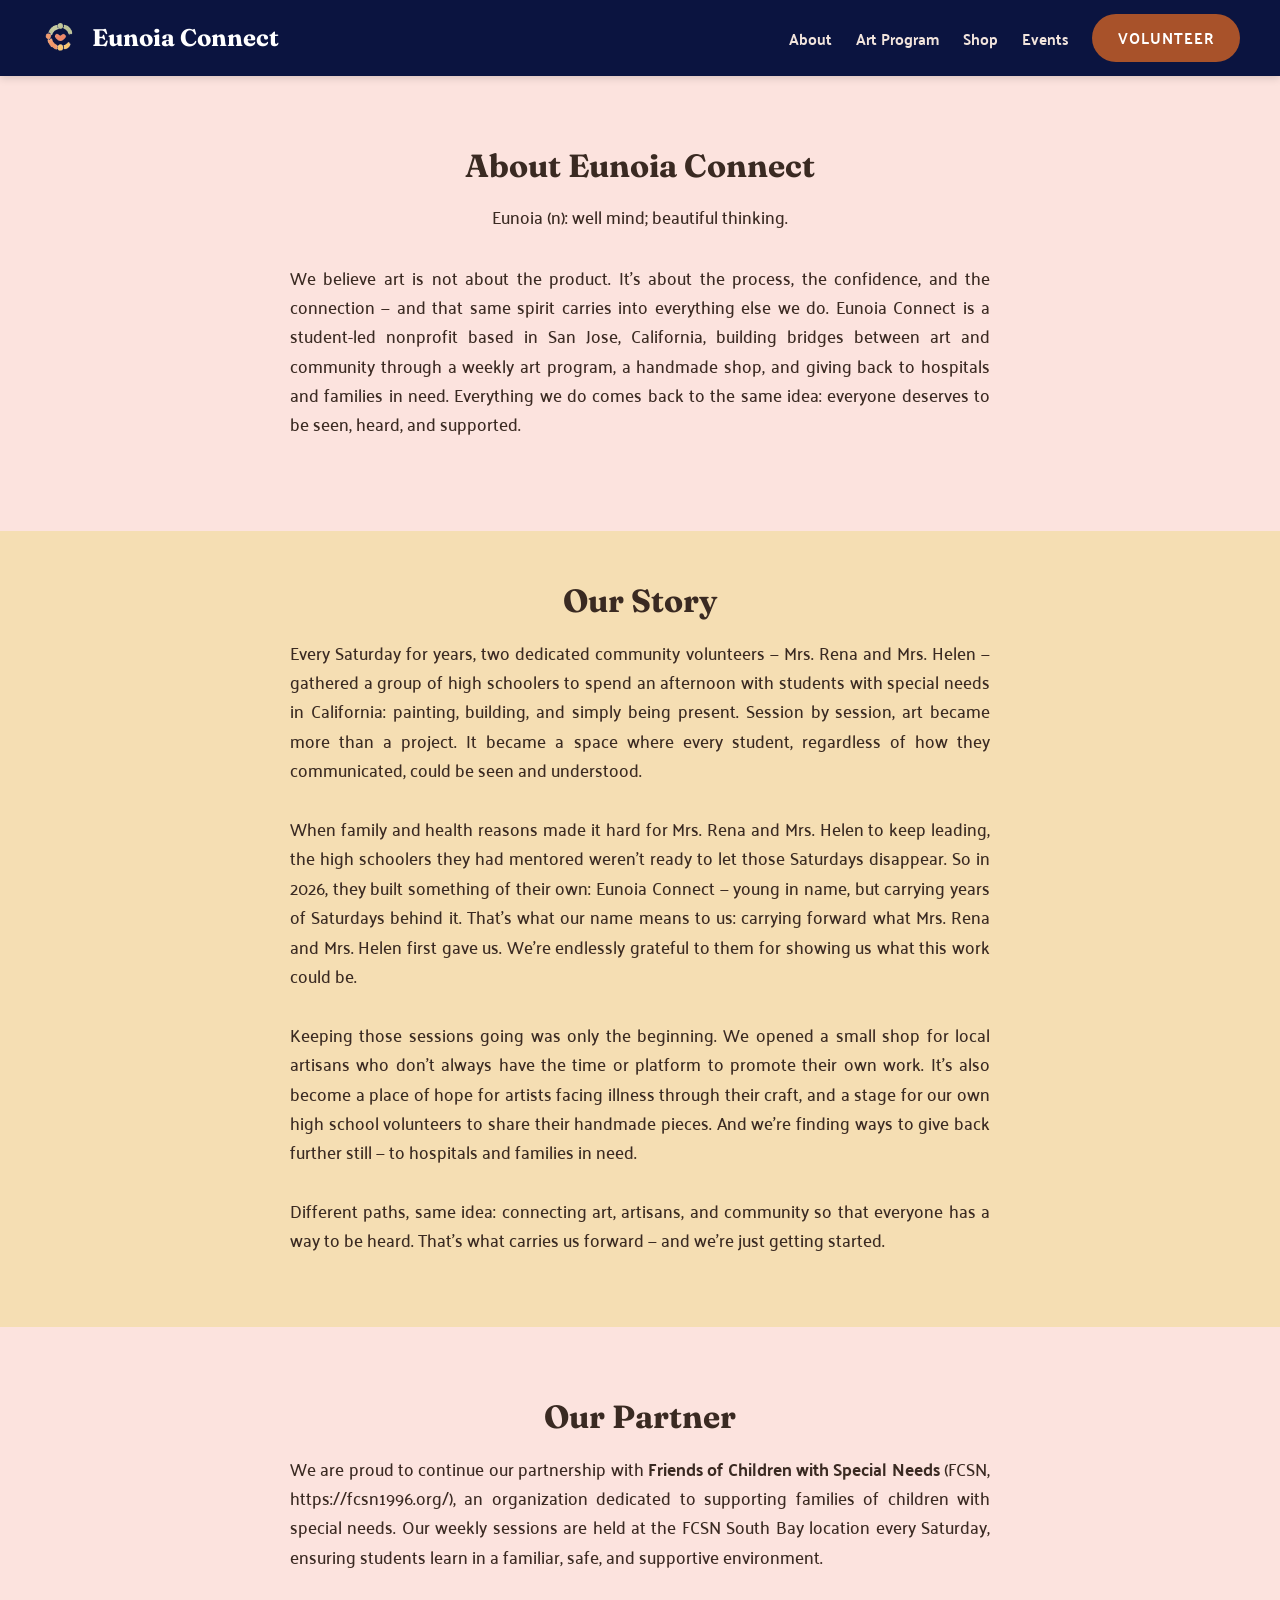
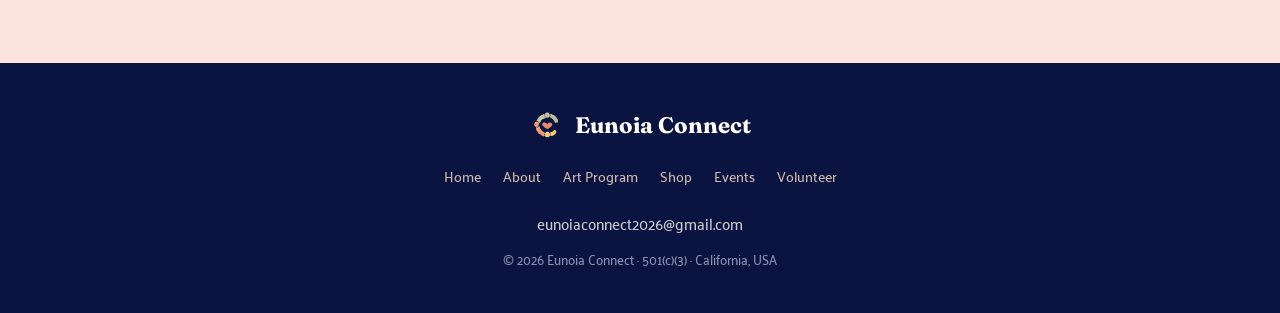
==== commit 8297ee09: "Official version" ====
--- a/about.html
+++ b/about.html
@@ -5,7 +5,7 @@
   <meta name="viewport" content="width=device-width, initial-scale=1.0" />
   <title>About Us — Eunoia Connect</title>
   <link rel="preconnect" href="https://fonts.googleapis.com" />
-  <link href="https://fonts.googleapis.com/css2?family=Raleway:wght@400;500;600;700;800&display=swap" rel="stylesheet" />
+  <link href="https://fonts.googleapis.com/css2?family=Fraunces:wght@500;600;700;800&family=Palanquin:wght@400;500;600;700&display=swap" rel="stylesheet" />
   <link rel="stylesheet" href="css/style.css" />
 </head>
 <body>
@@ -21,48 +21,80 @@
       <li><a href="program.html">Art Program</a></li>
       <li><a href="shop.html">Shop</a></li>
       <li><a href="events.html">Events</a></li>
-      <li><a href="gallery.html">Gallery</a></li>
-      <li><a href="program.html#volunteer" class="btn btn-primary">Volunteer</a></li>
+      <li><a href="volunteer.html" class="btn btn-primary">Volunteer</a></li>
     </ul>
   </nav>
 
   <!-- Mission -->
   <div class="section">
     <h1 class="section-title">About Eunoia Connect</h1>
-    <p class="section-subtitle">We believe art is not about the product. It's about the process, the confidence, and the connection.</p>
+    <p class="section-subtitle">Eunoia (n): well mind; beautiful thinking.</p>
     <p class="narrow-copy text-copy">
-      Eunoia Connect is a youth-founded nonprofit based in California. We partner with FCSN to run
-      weekly art sessions for children with autism spectrum disorder, Down syndrome, communication
-      differences, and emotional regulation challenges. We see neurodiversity not as a barrier,
-      but as a different and beautiful way of experiencing the world — and art as the language
-      that lets every child be heard.
+      We believe art is not about the product. It's about the process, the confidence, and the
+      connection — and that same spirit carries into everything else we do. Eunoia Connect is a
+      student-led nonprofit based in San Jose, California, building bridges between art and
+      community through a weekly art program, a handmade shop, and giving back to hospitals and
+      families in need. Everything we do comes back to the same idea: everyone deserves to be
+      seen, heard, and supported.
     </p>
   </div>
 
   <!-- Our Story -->
-  <div class="bg-beige">
+  <div class="bg-gray">
     <div class="section section-spaced">
       <h2 class="section-title">Our Story</h2>
       <p class="narrow-copy text-copy">
-        askldjfadlksfj stuff abt how why we started
+        Every Saturday for years, two dedicated community volunteers — Mrs. Rena and Mrs. Helen —
+        gathered a group of high schoolers to spend an afternoon with students with special needs
+        in California: painting, building, and simply being present. Session by session, art
+        became more than a project. It became a space where every student, regardless of how they
+        communicated, could be seen and understood.
         <br /><br />
-        more stuff abt why and why we got founded
+        When family and health reasons made it hard for Mrs. Rena and Mrs. Helen to keep leading,
+        the high schoolers they had mentored weren't ready to let those Saturdays disappear. So in
+        2026, they built something of their own: Eunoia Connect — young in name, but carrying years
+        of Saturdays behind it. That's what our name means to us: carrying forward what Mrs. Rena
+        and Mrs. Helen first gave us. We're endlessly grateful to them for showing us what this
+        work could be.
+        <br /><br />
+        Keeping those sessions going was only the beginning. We opened a small shop for local
+        artisans who don't always have the time or platform to promote their own work. It's also
+        become a place of hope for artists facing illness through their craft, and a stage for our
+        own high school volunteers to share their handmade pieces. And we're finding ways to give
+        back further still — to hospitals and families in need.
+        <br /><br />
+        Different paths, same idea: connecting art, artisans, and community so that everyone has a
+        way to be heard. That's what carries us forward — and we're just getting started.
       </p>
     </div>
   </div>
 
-  <!-- Team -->
+  <!-- Our Team (temporarily disabled — fill in with actual member info once decided) -->
+  <!--
+  <div class="bg-gray">
+    <div class="section">
+      <h2 class="section-title">Our Team</h2>
+      <p class="narrow-copy text-copy">
+        Eunoia Connect was founded and is run by high school students. From planning sessions to
+        running the shop to organizing fundraising, the daily work and decisions are ours — with
+        teacher advisors offering guidance along the way.
+      </p>
+    </div>
+  </div>
+  -->
+
+  <!-- Meet the Team -->
   <!--
   <div class="section">
     <h2 class="section-title">Meet the Team</h2>
-    <p class="section-subtitle">Three high school co-founders, one shared belief that every child deserves to be seen.</p>
+    <p class="section-subtitle">Three high school co-founders, one shared belief that everyone deserves to be seen.</p>
     <div class="team-grid">
       <div class="team-member">
         <div class="team-avatar">KL</div>
         <h3>Co-Founder · President</h3>
         <p class="role">President</p>
         <p class="text-copy text-copy--sm">
-          Kewei Li is a high schooler at Archbishop Mitty High School, class of 2029. She has been volunteering with special needs children for over four years and started Eunoica Connect with her friends to give back to the community through art and continue the art program at FCSN. She is passionate about arts and crafts and believes that everyone deserves to be seen and heard.
+          Kewei Li is a high schooler at Archbishop Mitty High School, class of 2029. She has been volunteering with special needs students for over four years and started Eunoica Connect with her friends to give back to the community through art and continue the art program at FCSN. She is passionate about arts and crafts and believes that everyone deserves to be seen and heard.
         </p>
       </div>
       <div class="team-member">
@@ -86,16 +118,14 @@
   -->
 
   <!-- Partner -->
-  <div class="bg-beige">
-    <div class="section section-spaced">
-      <h2 class="section-title">Our Partner</h2>
-      <p class="narrow-copy--sm text-copy">
-        We are proud to partner with <strong> Friends of Children with Special Needs </strong> (FCSN, https://fcsn1996.org/),
-        an organization dedicated to supporting families of children with special needs. 
-        Our weekly sessions are held at the FCSN South Bay location every Saturday, ensuring students learn in a
-        familiar, safe, and supportive environment.
-      </p>
-    </div>
+  <div class="section">
+    <h2 class="section-title">Our Partner</h2>
+    <p class="narrow-copy text-copy">
+      We are proud to continue our partnership with <strong> Friends of Children with Special Needs </strong> (FCSN, https://fcsn1996.org/),
+      an organization dedicated to supporting families of children with special needs.
+      Our weekly sessions are held at the FCSN South Bay location every Saturday, ensuring students learn in a
+      familiar, safe, and supportive environment.
+    </p>
   </div>
 
   <!-- Footer -->
@@ -110,11 +140,12 @@
       <li><a href="program.html">Art Program</a></li>
       <li><a href="shop.html">Shop</a></li>
       <li><a href="events.html">Events</a></li>
-      <li><a href="gallery.html">Gallery</a></li>
+      <li><a href="volunteer.html">Volunteer</a></li>
     </ul>
     <p>eunoiaconnect2026@gmail.com</p>
     <p class="footer-note">© 2026 Eunoia Connect · 501(c)(3) · California, USA</p>
   </footer>
 
+  <script src="js/main.js" defer></script>
 </body>
 </html>
--- a/css/style.css
+++ b/css/style.css
@@ -1,12 +1,18 @@
-/* ── Brand Colors & Fonts ── */
+/* ── Brand Colors & Fonts (drawn from the Eunoia Connect logo) ── */
 
 :root {
-  --primary:      #175378;   /* warm orange-brown — buttons, headings */
-  --background:   #f2deac;   /* soft warm beige — page backgrounds */
-  --background-2: #f5bbac;   /* alternate section background */
-  --accent:       #000000;   /* mint green — highlights */
-  --dark:         #000000;   /* near-black with a warm red tint — body text */
+  --primary:      #A8522A;   /* burnt terracotta from the logo's orange stroke — buttons, links, accents */
+  --primary-dark: #8A4321;   /* deeper terracotta for hover/emphasis */
+  --navy:         #0B1440;   /* deep navy — header, footer, stats bar */
+  --sage:         #6B8A54;   /* logo sage green — secondary accent */
+  --gold:         #E8B84B;   /* logo mustard-gold — accent circles, quote border */
+  --background:   #FCE3DE;   /* light pink page background, from the logo's coral heart */
+  --background-2: #F5DEB3;   /* beige-yellow-orange band, from the logo's mustard arm */
+  --dark:         #3A2A22;   /* warm espresso brown — headline & body text */
   --white:        #FFFFFF;
+
+  --font-heading: 'Fraunces', Georgia, serif;
+  --font-body:    'Palanquin', Arial, sans-serif;
 }
 
 /* ── Reset & Base ── */
@@ -16,22 +22,27 @@
   box-sizing: border-box;
 }
 
+html {
+  font-size: 16px;
+}
+
 body {
-  font-family: 'Inter', Raleway, sans-serif;
+  font-family: var(--font-body);
+  font-weight: 500;
   background-color: var(--background);
   color: var(--dark);
-  line-height: 1.7;
+  line-height: 1.65;
 }
 
 /* ── Navigation Bar ── */
 nav {
-  background-color: var(--white);
+  background-color: var(--navy);
   display: flex;
   align-items: center;
   justify-content: space-between;
   padding: 0 40px;
-  height: 68px;
-  box-shadow: 0 2px 8px rgba(0,0,0,0.08);
+  height: 76px;
+  box-shadow: 0 2px 8px rgba(0,0,0,0.15);
   position: sticky;
   top: 0;
   z-index: 100;
@@ -40,35 +51,36 @@
 .nav-logo {
   display: flex;
   align-items: center;
-  gap: 10px;
-  font-size: 1.4rem;
-  font-weight: 700;
-  color: var(--primary);
+  gap: 12px;
+  font-family: var(--font-heading);
+  font-size: 1.5rem;
+  font-weight: 700;
+  color: var(--white);
   text-decoration: none;
 }
 
 .nav-logo img {
-  height: 38px;
+  height: 40px;
   width: auto;
 }
 
 .nav-links {
   display: flex;
   align-items: center;
-  gap: 28px;
+  gap: 24px;
   list-style: none;
 }
 
 .nav-links a {
   text-decoration: none;
-  color: var(--dark);
+  color: #F1E4DC;
   font-size: 0.95rem;
-  font-weight: 500;
+  font-weight: 700;
   transition: color 0.2s;
 }
 
 .nav-links a:hover {
-  color: var(--primary);
+  color: var(--gold);
 }
 
 .nav-links a.btn,
@@ -79,23 +91,29 @@
 /* ── Buttons ── */
 .btn {
   display: inline-block;
-  padding: 12px 28px;
-  border-radius: 30px;
-  font-size: 0.95rem;
-  font-weight: 600;
+  padding: 11px 26px;
+  border-radius: 40px;
+  font-size: 0.85rem;
+  font-weight: 700;
+  text-transform: uppercase;
+  letter-spacing: 1px;
   text-decoration: none;
   cursor: pointer;
-  transition: opacity 0.2s, transform 0.1s;
+  transition: opacity 0.2s, transform 0.1s, background-color 0.2s, color 0.2s;
 }
 
 .btn:hover {
-  opacity: 0.88;
+  opacity: 0.92;
   transform: translateY(-1px);
 }
 
 .btn-primary {
   background-color: var(--primary);
   color: var(--white);
+}
+
+.btn-primary:hover {
+  background-color: var(--primary-dark);
 }
 
 .btn-outline {
@@ -104,54 +122,73 @@
   background: transparent;
 }
 
+.btn-outline:hover {
+  background-color: var(--primary);
+  color: var(--white);
+}
+
 .btn-accent {
-  background-color: var(--accent);
-  color: var(--white);
+  background-color: var(--gold);
+  color: var(--navy);
 }
 
 /* ── Section Wrapper ── */
 .section {
-  padding: 72px 40px;
-  max-width: 1100px;
+  padding: 64px 40px;
+  max-width: 1280px;
   margin: 0 auto;
-}
-
-.section:nth-of-type(2n) {
-  background-color: var(--background-2);
-  border-radius: 18px;
-}
-
-.section:nth-of-type(2n + 1) {
-  background-color: transparent;
+  text-align: left;
 }
 
 .section-title {
+  font-family: var(--font-heading);
   font-size: 2rem;
   font-weight: 700;
+  color: var(--dark);
+  text-align: center;
+  margin-bottom: 10px;
+}
+
+.section-subtitle {
+  font-size: 1.05rem;
+  color: var(--dark);
+  max-width: 700px;
+  text-align: center;
+  margin: 0 auto 32px auto;
+}
+
+.section-heading-accent {
+  font-family: var(--font-heading);
+  font-size: 1.3rem;
+  font-weight: 700;
   color: var(--primary);
-  margin-bottom: 12px;
-}
-
-.section-subtitle {
-  font-size: 1.1rem;
-  color: var(--dark);
-  margin-bottom: 40px;
+  margin: 4px 0 16px;
 }
 
 /* ── Card Grid ── */
 .card-grid {
   display: grid;
-  grid-template-columns: repeat(auto-fit, minmax(220px, 1fr));
+  grid-template-columns: repeat(auto-fit, minmax(240px, 1fr));
   gap: 24px;
+}
+
+/* Fixed column counts so grids fill evenly instead of leaving an orphan card on its own row */
+.card-grid--2col {
+  grid-template-columns: repeat(2, 1fr);
+}
+
+.card-grid--3col {
+  grid-template-columns: repeat(3, 1fr);
 }
 
 .card {
   background: var(--white);
   border-radius: 14px;
-  padding: 28px 24px;
+  padding: 24px 22px;
   box-shadow: 0 2px 12px rgba(0,0,0,0.07);
   text-decoration: none;
   color: var(--dark);
+  border-top: 4px solid var(--primary);
   transition: transform 0.2s, box-shadow 0.2s;
 }
 
@@ -160,66 +197,267 @@
   box-shadow: 0 8px 24px rgba(0,0,0,0.12);
 }
 
-.card-icon {
-  font-size: 2rem;
-  margin-bottom: 12px;
+/* Picture filler — swap for a real <img> when photos are ready */
+.card-icon,
+.card-emoji,
+.img-placeholder {
+  width: 100%;
+  height: 110px;
+  margin-bottom: 14px;
+  border: 2px dashed #E0C4AC;
+  border-radius: 10px;
+  background-color: var(--background-2);
+  background-image: url("data:image/svg+xml,%3Csvg xmlns='http://www.w3.org/2000/svg' viewBox='0 0 24 24' fill='none' stroke='%23B08A6E' stroke-width='1.6' stroke-linecap='round' stroke-linejoin='round'%3E%3Crect x='3' y='5' width='18' height='14' rx='2'/%3E%3Ccircle cx='8.5' cy='10.5' r='1.5'/%3E%3Cpath d='M21 15l-5-5-4 4-3-3-6 6'/%3E%3C/svg%3E");
+  background-repeat: no-repeat;
+  background-position: center 16px;
+  background-size: 28px 28px;
+  display: flex;
+  align-items: flex-end;
+  justify-content: center;
+  padding-bottom: 8px;
+  font-size: 0.75rem;
+  font-weight: 700;
+  text-transform: uppercase;
+  letter-spacing: 0.6px;
+  color: #B08A6E;
+}
+
+.card-photo {
+  width: 100%;
+  height: 210px;
+  object-fit: cover;
+  border-radius: 10px;
+  margin-bottom: 14px;
+  display: block;
+}
+
+/* Shorter crop for the "What We Do" preview cards (index.html / about.html) */
+.card-photo--flat {
+  height: 110px;
+}
+
+/* Show the full image uncropped, at its natural aspect ratio — for spliced multi-photo
+   composites where a fixed-height crop cuts off the products */
+.card-photo--contain {
+  height: auto;
+  object-fit: unset;
 }
 
 .card h3 {
+  font-family: var(--font-heading);
+  font-size: 1.15rem;
+  font-weight: 700;
+  color: var(--primary);
+  margin-bottom: 6px;
+}
+
+/* Clickable cards (the ones that are <a> links to another page) get a ">" to signal that */
+a.card h3::after {
+  content: " >";
+  display: inline-block;
+  transition: transform 0.2s;
+}
+
+a.card:hover h3::after {
+  transform: translateX(4px);
+}
+
+.card p {
+  font-size: 0.92rem;
+  color: var(--dark);
+}
+
+.card-list {
+  margin: 0;
+  padding-left: 1.15em;
+  font-size: 0.92rem;
+  color: var(--dark);
+}
+
+.card-list li {
+  margin-bottom: 6px;
+}
+
+.card-list li:last-child {
+  margin-bottom: 0;
+}
+
+.role-list {
+  list-style: disc;
+  max-width: 700px;
+  margin: 0 auto 28px auto;
+  padding-left: 1.3em;
+  font-size: 1.05rem;
+  line-height: 1.75;
+  color: var(--dark);
+  text-align: left;
+}
+
+.role-list li {
+  margin-bottom: 10px;
+}
+
+.role-list li:last-child {
+  margin-bottom: 0;
+}
+
+/* ── Slide Deck Embeds (past course materials) ── */
+.slide-embed {
+  background: var(--white);
+  border-radius: 14px;
+  overflow: hidden;
+  box-shadow: 0 2px 12px rgba(0,0,0,0.07);
+  border-top: 4px solid var(--primary);
+}
+
+.slide-embed-frame {
+  position: relative;
+  width: 100%;
+  padding-top: 59.3%; /* Google Slides' default embed aspect ratio */
+  background-color: var(--background-2);
+}
+
+.slide-embed-frame iframe {
+  position: absolute;
+  inset: 0;
+  width: 100%;
+  height: 100%;
+  border: none;
+}
+
+.slide-placeholder {
+  position: absolute;
+  inset: 12px;
+  display: flex;
+  align-items: center;
+  justify-content: center;
+  border: 2px dashed #E0C4AC;
+  border-radius: 10px;
+  color: #B08A6E;
+  font-weight: 700;
+  text-transform: uppercase;
+  letter-spacing: 0.6px;
+  font-size: 0.8rem;
+}
+
+.slide-embed h3 {
+  font-family: var(--font-heading);
   font-size: 1.1rem;
   font-weight: 700;
   color: var(--primary);
-  margin-bottom: 8px;
-}
-
-.card p {
-  font-size: 0.9rem;
-  color: var(--dark);
+  padding: 16px 18px;
 }
 
 /* ── Stats Bar ── */
 .stats-bar {
-  background-color: var(--primary);
+  background-color: var(--navy);
   color: var(--white);
-  padding: 40px;
+  padding: 36px;
   display: flex;
   justify-content: center;
-  gap: 80px;
+  gap: 64px;
   text-align: center;
+  position: relative;
+  overflow: hidden;
+}
+
+.stats-bar::before {
+  content: '';
+  position: absolute;
+  width: 260px;
+  height: 260px;
+  border-radius: 50%;
+  background: var(--gold);
+  opacity: 0.15;
+  top: -140px;
+  left: -80px;
+}
+
+.stats-bar::after {
+  content: '';
+  position: absolute;
+  width: 320px;
+  height: 320px;
+  border-radius: 50%;
+  background: var(--primary);
+  opacity: 0.35;
+  bottom: -200px;
+  right: -100px;
+}
+
+.stats-bar > div {
+  position: relative;
+  z-index: 1;
 }
 
 .stat-number {
+  font-family: var(--font-heading);
   font-size: 2.4rem;
   font-weight: 700;
 }
 
 .stat-label {
-  font-size: 0.9rem;
-  opacity: 0.85;
+  font-size: 0.85rem;
+  text-transform: uppercase;
+  letter-spacing: 0.5px;
+  opacity: 0.88;
   margin-top: 4px;
 }
 
 /* ── Hero ── */
 .hero {
+  position: relative;
+  overflow: hidden;
   background-color: var(--background);
-  padding: 90px 40px;
+  padding: 96px 40px;
   text-align: center;
-  max-width: 760px;
+  max-width: 100%;
   margin: 0 auto;
 }
 
+/* Hero photo — swap the background-image URL below for a different photo any time. */
+.hero-photo {
+  position: absolute;
+  inset: 0;
+  z-index: 0;
+  /* Other hero photo options — swap by uncommenting one of these and commenting out the active line */
+  background-image: url('../images/ep2.jpg');
+  /* background-image: url('../images/ep4.jpg'); */
+  /* background-image: url('../images/ep5.jpg'); */
+  /* background-image: url('../images/ep6.jpg'); */
+  background-size: cover;
+  background-position: center 35%;
+}
+
+/* Translucent scrim so the photo reads as soft and faded behind the text */
+.hero-photo::before {
+  content: '';
+  position: absolute;
+  inset: 0;
+  background: rgba(252, 227, 222, 0.74);
+}
+
+.hero-content {
+  position: relative;
+  z-index: 1;
+  max-width: 720px;
+  margin-left: auto;
+  margin-right: auto;
+}
+
 .hero h1 {
-  font-size: 2.8rem;
-  font-weight: 800;
-  color: var(--primary);
-  line-height: 1.2;
-  margin-bottom: 20px;
+  font-family: var(--font-heading);
+  font-size: 2.6rem;
+  font-weight: 700;
+  color: var(--dark);
+  line-height: 1.15;
+  margin-bottom: 18px;
 }
 
 .hero p {
-  font-size: 1.15rem;
-  color: var(--dark);
-  margin-bottom: 36px;
+  font-size: 1.05rem;
+  color: var(--dark);
+  margin-bottom: 32px;
 }
 
 .hero-buttons {
@@ -231,15 +469,39 @@
 
 /* ── Quote Block ── */
 .quote-block {
+  position: relative;
   background-color: var(--white);
-  border-left: 5px solid var(--accent);
+  border-left: 5px solid var(--gold);
   border-radius: 8px;
-  padding: 28px 32px;
-  max-width: 680px;
+  padding: 24px 64px 32px 64px;
+  max-width: 700px;
   margin: 0 auto;
-  font-size: 1.1rem;
+  font-size: 1.15rem;
   font-style: italic;
   color: var(--dark);
+}
+
+.quote-block::before,
+.quote-block::after {
+  position: absolute;
+  font-family: var(--font-heading);
+  font-style: normal;
+  font-weight: 700;
+  font-size: 4.2rem;
+  line-height: 1;
+  color: var(--gold);
+}
+
+.quote-block::before {
+  content: "\201C";
+  top: 4px;
+  left: 18px;
+}
+
+.quote-block::after {
+  content: "\201D";
+  bottom: -6px;
+  right: 18px;
 }
 
 .quote-block cite {
@@ -248,12 +510,12 @@
   font-style: normal;
   font-weight: 600;
   color: var(--primary);
-  font-size: 0.95rem;
+  font-size: 0.9rem;
 }
 
 .section-spaced {
-  padding-top: 48px;
-  padding-bottom: 48px;
+  padding-top: 44px;
+  padding-bottom: 44px;
 }
 
 .section-no-vertical-padding {
@@ -265,29 +527,28 @@
   text-align: center;
 }
 
-.card-emoji {
-  font-size: 3rem;
-  margin-bottom: 12px;
+.section-center .narrow-copy,
+.section-center .text-copy {
+  margin-left: auto;
+  margin-right: auto;
+  text-align: center;
 }
 
 .narrow-copy {
   max-width: 700px;
-  margin: 0 0 32px 0;
-}
-
-.narrow-copy--sm {
-  max-width: 680px;
-  margin: 0 0 32px 0;
+  margin: 0 auto 28px auto;
 }
 
 .text-copy {
   font-size: 1.05rem;
-  line-height: 1.85;
-  color: var(--dark);
+  line-height: 1.75;
+  color: var(--dark);
+  text-align: justify;
+  text-justify: inter-word;
 }
 
 .text-copy--sm {
-  font-size: 0.88rem;
+  font-size: 0.9rem;
 }
 
 .text-copy--italic {
@@ -295,7 +556,7 @@
 }
 
 .text-copy--spaced {
-  margin-bottom: 36px;
+  margin-bottom: 32px;
 }
 
 .text-copy--compact {
@@ -309,20 +570,20 @@
 
 .event-note {
   margin-top: 8px;
-  font-size: 0.85rem;
+  font-size: 0.9rem;
   color: var(--dark);
 }
 
 .quote-block--spaced {
-  margin-top: 40px;
+  margin-top: 36px;
 }
 
 .card-grid--spaced {
-  margin-bottom: 40px;
+  margin-bottom: 36px;
 }
 
 .event-date.alt {
-  background-color: #aaa;
+  background-color: var(--sage);
 }
 
 .stats-bar-rounded {
@@ -333,7 +594,7 @@
 .team-grid {
   display: grid;
   grid-template-columns: repeat(auto-fit, minmax(200px, 1fr));
-  gap: 32px;
+  gap: 28px;
 }
 
 .team-member {
@@ -341,27 +602,28 @@
 }
 
 .team-avatar {
-  width: 100px;
-  height: 100px;
+  width: 90px;
+  height: 90px;
   border-radius: 50%;
   background-color: var(--primary);
-  margin: 0 auto 16px;
+  margin: 0 auto 14px;
   display: flex;
   align-items: center;
   justify-content: center;
-  font-size: 2.2rem;
+  font-size: 1.7rem;
   color: var(--white);
 }
 
 .team-member h3 {
-  font-size: 1rem;
-  font-weight: 700;
+  font-family: var(--font-heading);
+  font-size: 1.05rem;
+  font-weight: 700;
+  color: var(--dark);
+}
+
+.team-member .role {
+  font-size: 0.9rem;
   color: var(--primary);
-}
-
-.team-member .role {
-  font-size: 0.85rem;
-  color: var(--accent);
   font-weight: 600;
   margin: 4px 0 8px;
 }
@@ -369,7 +631,7 @@
 /* ── Gallery Grid ── */
 .gallery-grid {
   display: grid;
-  grid-template-columns: repeat(auto-fill, minmax(260px, 1fr));
+  grid-template-columns: repeat(auto-fill, minmax(240px, 1fr));
   gap: 24px;
   align-items: start;
   padding-top: 24px;
@@ -387,34 +649,34 @@
 }
 
 .gallery-panel {
-  max-width: 1100px;
+  max-width: 1280px;
   margin: 24px auto 0;
-  padding: 24px 24px 32px;
+  padding: 24px 32px 32px;
   border: none;
   border-radius: 20px;
 }
 
 .gallery-panel--pink {
-  background-color: #f2cfc6;
+  background-color: var(--background-2);
   margin-top: 32px;
-  padding-bottom: 72px;
+  padding-bottom: 64px;
 }
 
 .gallery-panel--yellow {
-  background-color: #f3e7a7;
+  background-color: #FDF4D8;
   margin-top: 20px;
   margin-bottom: 32px;
-  padding: 24px 24px 96px;
+  padding: 24px 24px 88px;
 }
 
 .gallery-placeholder {
   width: 100%;
   height: 200px;
-  background-color: #e8d5c0;
+  background-color: var(--background-2);
   display: flex;
   align-items: center;
   justify-content: center;
-  font-size: 3rem;
+  font-size: 2.2rem;
 }
 
 .gallery-image {
@@ -425,12 +687,24 @@
   border-radius: 12px 12px 0 0;
 }
 
+.event-photos {
+  grid-template-columns: repeat(auto-fill, minmax(130px, 1fr));
+  gap: 10px;
+  padding-top: 14px;
+  padding-bottom: 0;
+}
+
+.event-photos .gallery-image {
+  height: 110px;
+  border-radius: 10px;
+}
+
 .story-card {
-  padding: 16px 16px 20px;
+  padding: 14px 14px 18px;
 }
 
 .story-card p {
-  font-size: 0.88rem;
+  font-size: 0.9rem;
   color: var(--dark);
   font-style: italic;
 }
@@ -439,15 +713,15 @@
 .event-list {
   display: flex;
   flex-direction: column;
-  gap: 20px;
+  gap: 18px;
 }
 
 .event-item {
   background: var(--white);
   border-radius: 12px;
-  padding: 24px 28px;
-  display: flex;
-  gap: 24px;
+  padding: 22px 26px;
+  display: flex;
+  gap: 22px;
   align-items: flex-start;
   box-shadow: 0 2px 10px rgba(0,0,0,0.06);
 }
@@ -456,46 +730,49 @@
   background-color: var(--primary);
   color: var(--white);
   border-radius: 10px;
-  padding: 10px 16px;
+  padding: 8px 12px;
   text-align: center;
-  min-width: 64px;
+  width: 120px;
+  flex-shrink: 0;
   font-weight: 700;
 }
 
 .event-date .month {
-  font-size: 0.75rem;
+  font-size: 0.8rem;
   text-transform: uppercase;
   letter-spacing: 1px;
+  white-space: nowrap;
 }
 
 .event-date .day {
-  font-size: 1.8rem;
+  font-family: var(--font-heading);
+  font-size: 1.6rem;
   line-height: 1;
 }
 
 .event-info h3 {
-  font-size: 1.05rem;
-  font-weight: 700;
-  color: var(--primary);
+  font-family: var(--font-heading);
+  font-size: 1.15rem;
+  font-weight: 700;
+  color: var(--dark);
   margin-bottom: 4px;
 }
 
 .event-info p {
-  font-size: 0.9rem;
-  color: var(--dark);
-}
-
-/* ── Beige Section Background ── */
-.bg-beige {
-  background-color: #f3e4cc;
-  padding: 64px 40px;
+  font-size: 0.92rem;
+  color: var(--dark);
+}
+
+/* ── Alternate Section Background ── */
+.bg-gray {
+  background-color: var(--background-2);
 }
 
 /* ── Footer ── */
 footer {
-  background-color: var(--dark);
+  background-color: var(--navy);
   color: #ccc;
-  padding: 48px 40px;
+  padding: 44px 40px;
   text-align: center;
 }
 
@@ -504,39 +781,44 @@
   align-items: center;
   justify-content: center;
   gap: 10px;
-  font-size: 1.3rem;
+  font-family: var(--font-heading);
+  font-size: 1.4rem;
   font-weight: 700;
   color: var(--white);
-  margin-bottom: 16px;
+  margin-bottom: 18px;
 }
 
 footer .footer-logo img {
-height: 44px;
+height: 36px;
   width: auto;
 }
 
 footer .footer-links {
   display: flex;
   justify-content: center;
-  gap: 24px;
+  gap: 22px;
   list-style: none;
-  margin-bottom: 20px;
+  margin-bottom: 22px;
   flex-wrap: wrap;
 }
 
 footer .footer-links a {
-  color: #aaa;
+  color: #cbb7ac;
   text-decoration: none;
-  font-size: 0.9rem;
+  font-size: 0.88rem;
 }
 
 footer .footer-links a:hover {
   color: var(--white);
 }
 
+footer p {
+  font-size: 0.95rem;
+}
+
 footer .footer-note {
   font-size: 0.82rem;
-  color: #777;
+  color: #8a90ad;
   margin-top: 12px;
 }
 
@@ -550,14 +832,17 @@
 @media (max-width: 900px) {
   nav {
     padding: 0 20px;
+    height: 68px;
   }
-  .nav-logo { font-size: 1.2rem; }
+  .nav-logo { font-size: 1.3rem; }
+  .nav-logo img { height: 34px; }
   .nav-links { gap: 14px; }
-  .section { padding: 56px 24px; }
+  .nav-links a { font-size: 0.85rem; }
+  .section { padding: 48px 24px; }
   .hero { padding: 72px 24px; }
-  .hero h1 { font-size: 2.2rem; }
-  .section-title { font-size: 1.6rem; }
-  .card-grid { grid-template-columns: repeat(auto-fit, minmax(200px, 1fr)); }
+  .hero h1 { font-size: 2rem; }
+  .section-title { font-size: 1.7rem; }
+  .card-grid--3col { grid-template-columns: 1fr; }
 }
 
 @media (max-width: 600px) {
@@ -568,34 +853,93 @@
     height: auto;
     padding: 10px 16px;
   }
+  .nav-logo { font-size: 1.2rem; }
+  .nav-logo img { height: 30px; }
   .nav-links {
     display: flex;
     flex-wrap: wrap;
-    gap: 10px;
+    gap: 8px 14px;
   }
-  .section { padding: 40px 16px; }
+  .nav-links a { font-size: 0.82rem; }
+  .section { padding: 36px 16px; }
   .hero { padding: 48px 16px; }
-  .hero h1 { font-size: 1.9rem; }
+  .hero h1 { font-size: 1.7rem; }
   .section-title { font-size: 1.5rem; }
-  .section-subtitle { font-size: 1rem; }
+  .section-subtitle { font-size: 0.95rem; }
   .stats-bar {
     flex-direction: column;
-    gap: 24px;
-    padding: 28px 16px;
+    gap: 20px;
+    padding: 24px 16px;
   }
-  .stat-number { font-size: 2rem; }
-  .card-grid { grid-template-columns: 1fr; gap: 18px; }
+  .stat-number { font-size: 1.9rem; }
+  .card-grid { grid-template-columns: 1fr; gap: 16px; }
   .gallery-placeholder { height: 160px; }
-  .team-avatar { width: 80px; height: 80px; font-size: 1.6rem; }
+  .card-icon, .card-emoji, .img-placeholder { height: 90px; }
+  .team-avatar { width: 72px; height: 72px; font-size: 1.4rem; }
   .story-card p, .card p, .event-info p, .quote-block, .section-subtitle { color: var(--dark); }
-  .btn { width: 100%; padding: 12px 16px; }
+  .btn { width: 100%; padding: 11px 16px; }
+  .event-item {
+    flex-direction: column;
+    align-items: flex-start;
+    gap: 12px;
+  }
+  .event-date {
+    width: auto;
+    min-width: 84px;
+    padding: 6px 10px;
+  }
 }
 
 @media (max-width: 420px) {
-  body { font-size: 15px; }
-  .nav-links a { font-size: 0.92rem; }
-  .hero h1 { font-size: 1.7rem; }
-  .section { padding: 32px 12px; }
-  .card { padding: 18px 16px; }
+  html { font-size: 15px; }
+  .nav-logo { font-size: 1.1rem; }
+  .nav-logo img { height: 28px; }
+  .nav-links a { font-size: 0.8rem; }
+  .hero h1 { font-size: 1.5rem; }
+  .section { padding: 28px 12px; }
+  .card { padding: 16px 14px; }
   .gallery-placeholder { height: 140px; }
-}+  .card-icon, .card-emoji, .img-placeholder { height: 80px; }
+}
+
+/* ── Scroll reveal ── */
+.reveal {
+  opacity: 0;
+  transform: translateY(28px);
+  transition: opacity 0.7s ease, transform 0.7s ease;
+}
+
+.reveal-visible {
+  opacity: 1;
+  transform: translateY(0);
+}
+
+.card-grid > .reveal:nth-child(2),
+.event-list > .reveal:nth-child(2),
+.gallery-grid > .reveal:nth-child(2),
+.team-grid > .reveal:nth-child(2),
+.stats-bar > .reveal:nth-child(2) { transition-delay: 0.08s; }
+
+.card-grid > .reveal:nth-child(3),
+.event-list > .reveal:nth-child(3),
+.gallery-grid > .reveal:nth-child(3),
+.team-grid > .reveal:nth-child(3),
+.stats-bar > .reveal:nth-child(3) { transition-delay: 0.16s; }
+
+.card-grid > .reveal:nth-child(4),
+.event-list > .reveal:nth-child(4),
+.gallery-grid > .reveal:nth-child(4) { transition-delay: 0.24s; }
+
+.gallery-grid > .reveal:nth-child(5) { transition-delay: 0.3s; }
+.gallery-grid > .reveal:nth-child(6) { transition-delay: 0.36s; }
+.gallery-grid > .reveal:nth-child(7) { transition-delay: 0.42s; }
+.gallery-grid > .reveal:nth-child(8) { transition-delay: 0.48s; }
+.gallery-grid > .reveal:nth-child(9) { transition-delay: 0.54s; }
+
+@media (prefers-reduced-motion: reduce) {
+  .reveal {
+    opacity: 1;
+    transform: none;
+    transition: none;
+  }
+}
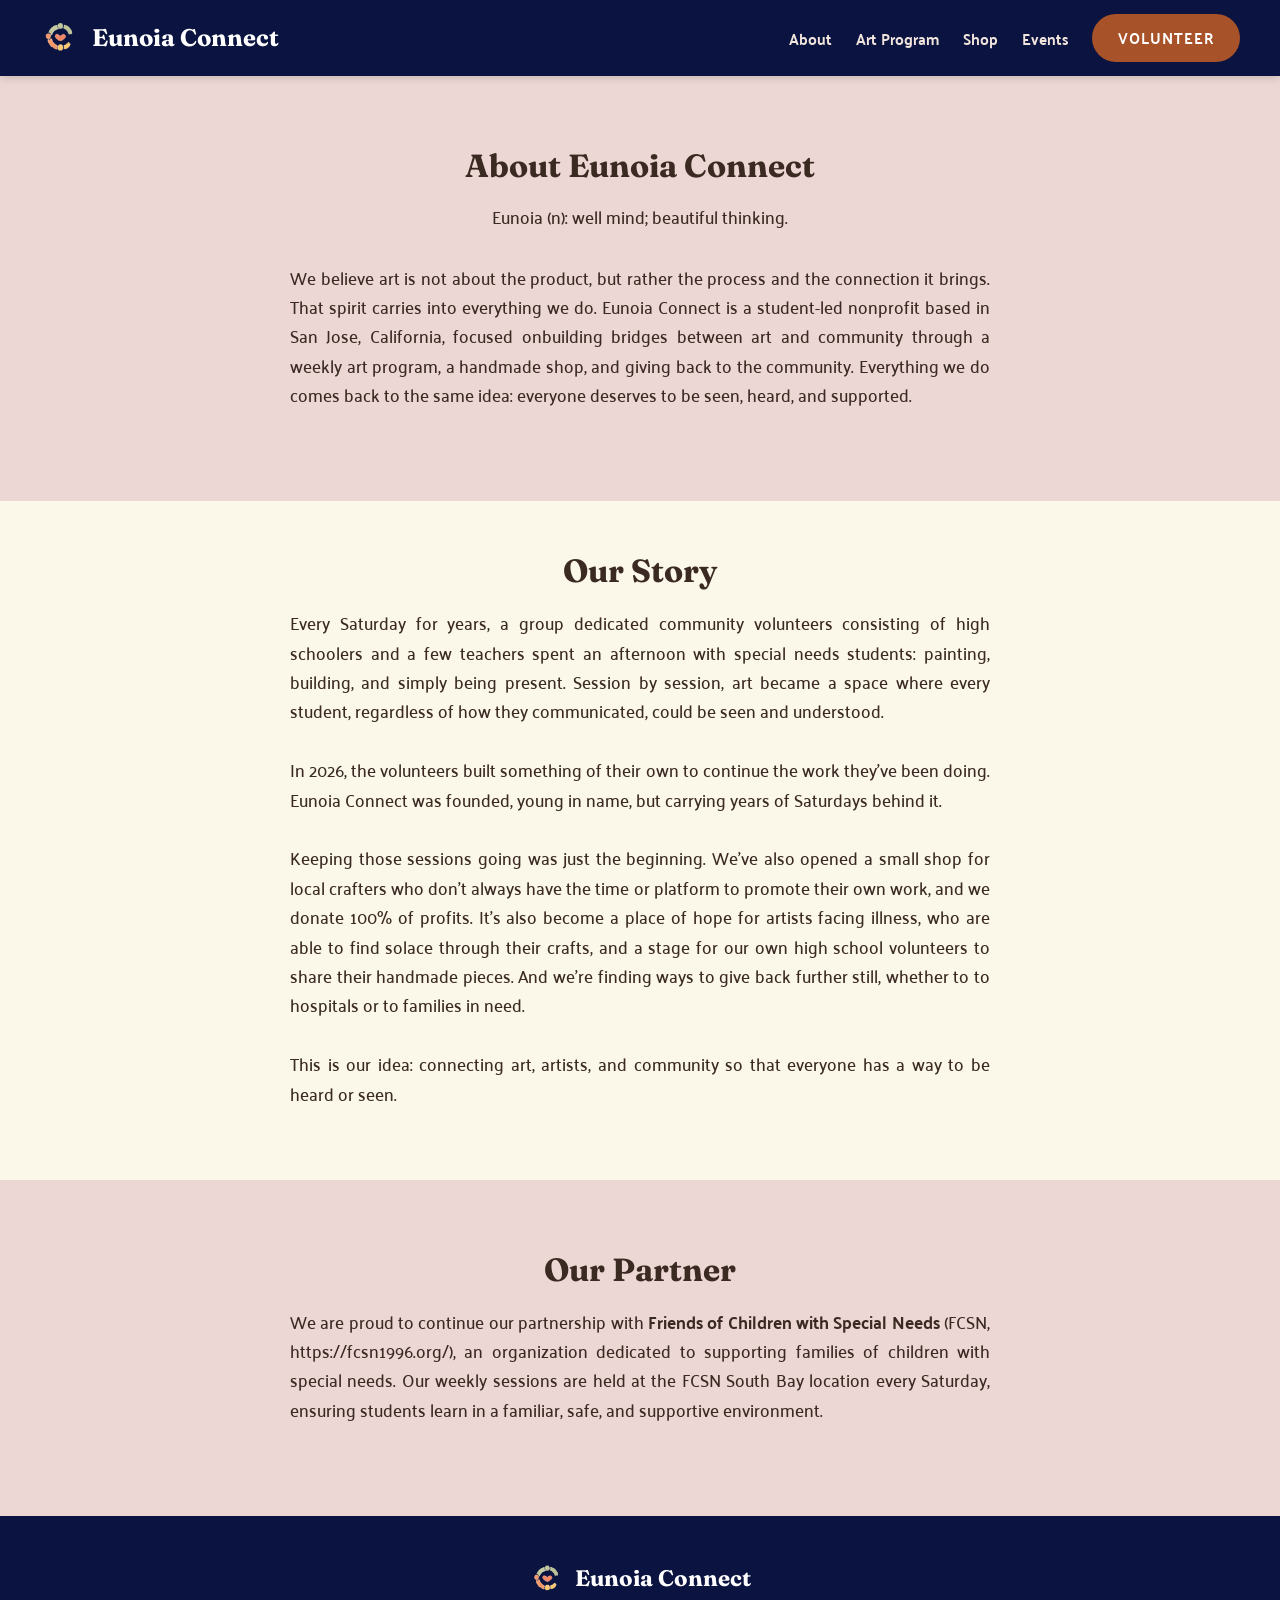
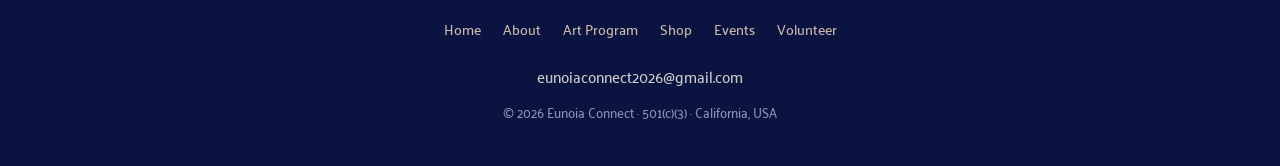
==== commit 435174e9: "Update event forms and event listings" ====
--- a/about.html
+++ b/about.html
@@ -30,12 +30,11 @@
     <h1 class="section-title">About Eunoia Connect</h1>
     <p class="section-subtitle">Eunoia (n): well mind; beautiful thinking.</p>
     <p class="narrow-copy text-copy">
-      We believe art is not about the product. It's about the process, the confidence, and the
-      connection — and that same spirit carries into everything else we do. Eunoia Connect is a
-      student-led nonprofit based in San Jose, California, building bridges between art and
-      community through a weekly art program, a handmade shop, and giving back to hospitals and
-      families in need. Everything we do comes back to the same idea: everyone deserves to be
-      seen, heard, and supported.
+      We believe art is not about the product, but rather the process and the
+      connection it brings. That spirit carries into everything we do. Eunoia Connect is a
+      student-led nonprofit based in San Jose, California, focused onbuilding bridges between art and
+      community through a weekly art program, a handmade shop, and giving back to the community. Everything 
+      we do comes back to the same idea: everyone deserves to be seen, heard, and supported.
     </p>
   </div>
 
@@ -44,27 +43,24 @@
     <div class="section section-spaced">
       <h2 class="section-title">Our Story</h2>
       <p class="narrow-copy text-copy">
-        Every Saturday for years, two dedicated community volunteers — Mrs. Rena and Mrs. Helen —
-        gathered a group of high schoolers to spend an afternoon with students with special needs
-        in California: painting, building, and simply being present. Session by session, art
-        became more than a project. It became a space where every student, regardless of how they
+        Every Saturday for years, a group dedicated community volunteers consisting of high 
+        schoolers and a few teachers spent an afternoon with special needs students: painting, 
+        building, and simply being present. Session by session, art
+        became a space where every student, regardless of how they
         communicated, could be seen and understood.
         <br /><br />
-        When family and health reasons made it hard for Mrs. Rena and Mrs. Helen to keep leading,
-        the high schoolers they had mentored weren't ready to let those Saturdays disappear. So in
-        2026, they built something of their own: Eunoia Connect — young in name, but carrying years
-        of Saturdays behind it. That's what our name means to us: carrying forward what Mrs. Rena
-        and Mrs. Helen first gave us. We're endlessly grateful to them for showing us what this
-        work could be.
+        In 2026, the volunteers built something of their own to continue the work they've been doing. 
+        Eunoia Connect was founded, young in name, but carrying years
+        of Saturdays behind it. 
         <br /><br />
-        Keeping those sessions going was only the beginning. We opened a small shop for local
-        artisans who don't always have the time or platform to promote their own work. It's also
-        become a place of hope for artists facing illness through their craft, and a stage for our
-        own high school volunteers to share their handmade pieces. And we're finding ways to give
-        back further still — to hospitals and families in need.
+        Keeping those sessions going was just the beginning. We've also opened a small shop for local
+        crafters who don't always have the time or platform to promote their own work, and we donate 100% of profits.
+        It's also become a place of hope for artists facing illness, who are able to find solace through their crafts,
+        and a stage for our own high school volunteers to share their handmade pieces. And we're finding ways to give
+        back further still, whether to to hospitals or to families in need.
         <br /><br />
-        Different paths, same idea: connecting art, artisans, and community so that everyone has a
-        way to be heard. That's what carries us forward — and we're just getting started.
+        This is our idea: connecting art, artists, and community so that everyone has a
+        way to be heard or seen.
       </p>
     </div>
   </div>
--- a/css/style.css
+++ b/css/style.css
@@ -6,8 +6,8 @@
   --navy:         #0B1440;   /* deep navy — header, footer, stats bar */
   --sage:         #6B8A54;   /* logo sage green — secondary accent */
   --gold:         #E8B84B;   /* logo mustard-gold — accent circles, quote border */
-  --background:   #FCE3DE;   /* light pink page background, from the logo's coral heart */
-  --background-2: #F5DEB3;   /* beige-yellow-orange band, from the logo's mustard arm */
+  --background:   #ecd7d4;   /* light pink page background, from the logo's coral heart */
+  --background-2: #fbf7e9;   /* beige-yellow-orange band, from the logo's mustard arm */
   --dark:         #3A2A22;   /* warm espresso brown — headline & body text */
   --white:        #FFFFFF;
 
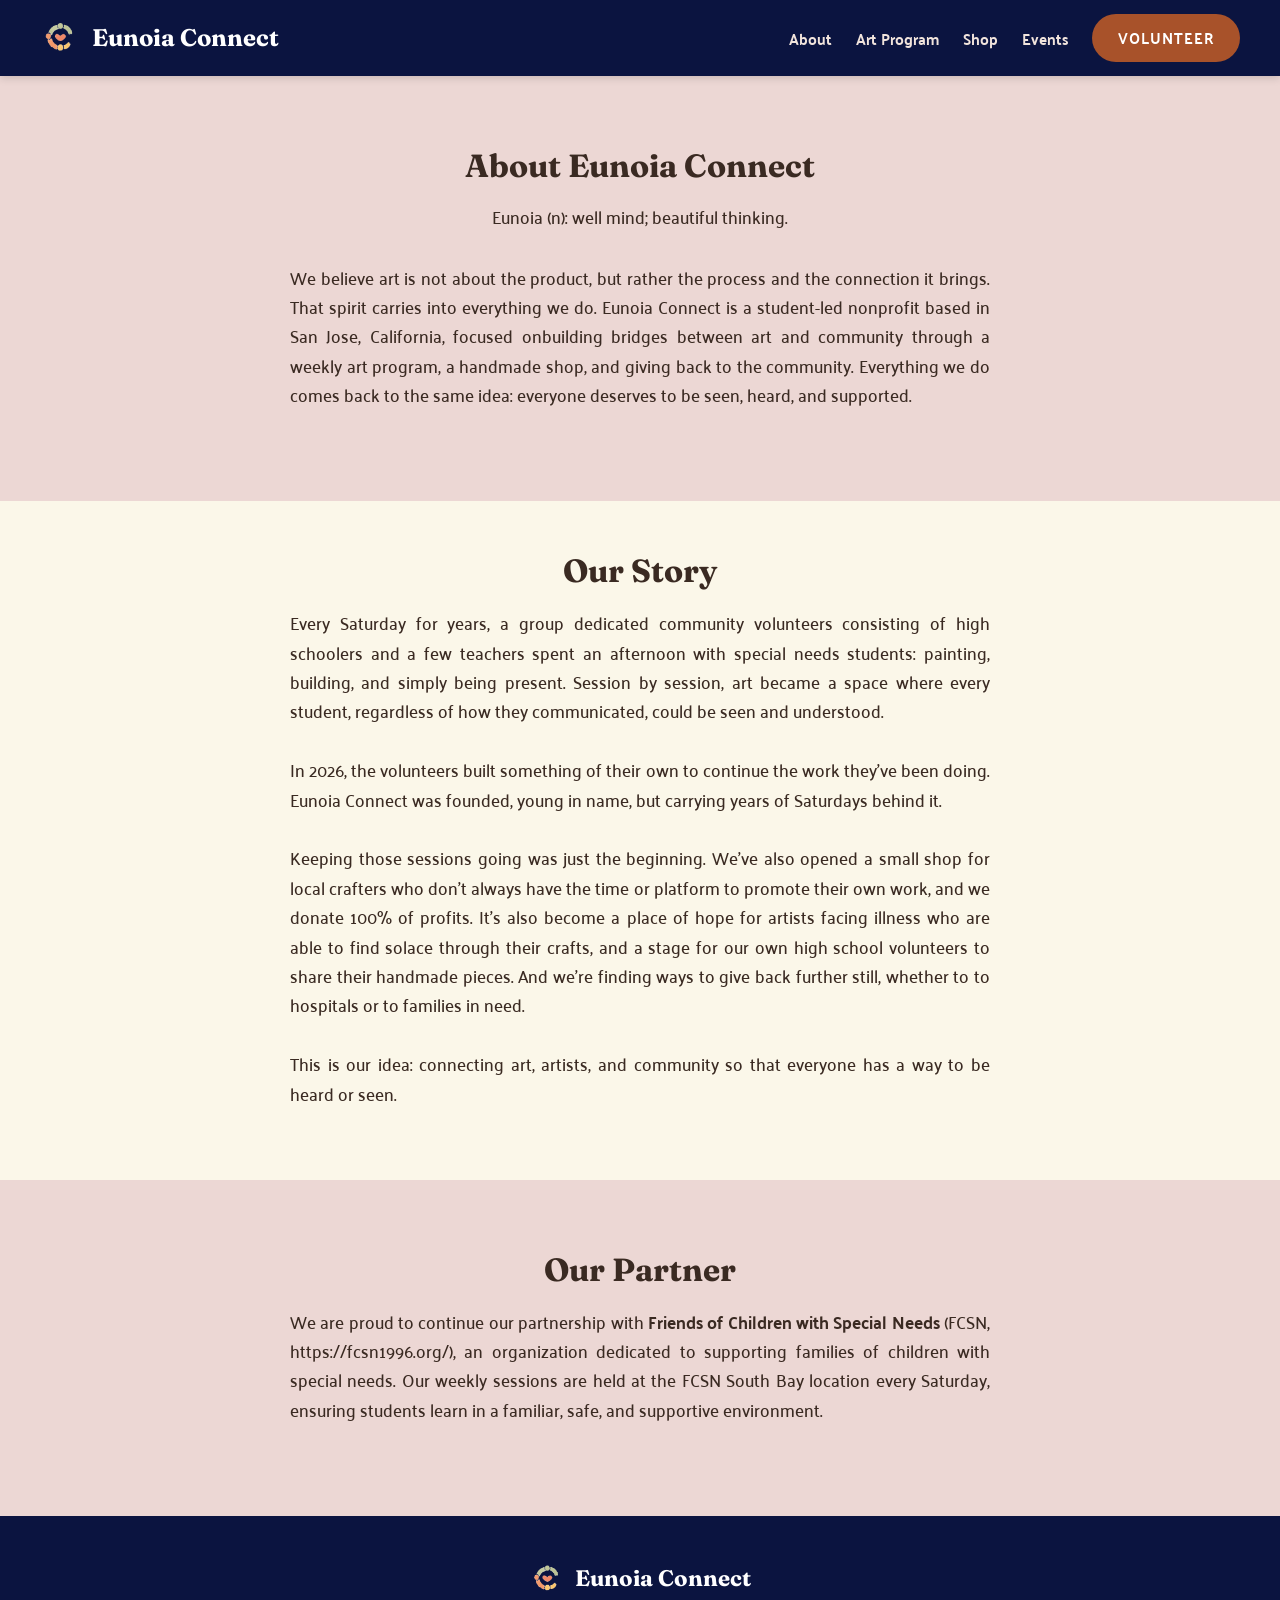
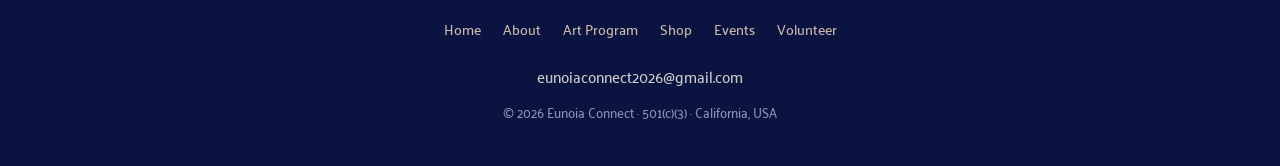
==== commit 2b0b7489: "Refresh website content and event updates" ====
--- a/about.html
+++ b/about.html
@@ -55,7 +55,7 @@
         <br /><br />
         Keeping those sessions going was just the beginning. We've also opened a small shop for local
         crafters who don't always have the time or platform to promote their own work, and we donate 100% of profits.
-        It's also become a place of hope for artists facing illness, who are able to find solace through their crafts,
+        It's also become a place of hope for artists facing illness who are able to find solace through their crafts,
         and a stage for our own high school volunteers to share their handmade pieces. And we're finding ways to give
         back further still, whether to to hospitals or to families in need.
         <br /><br />
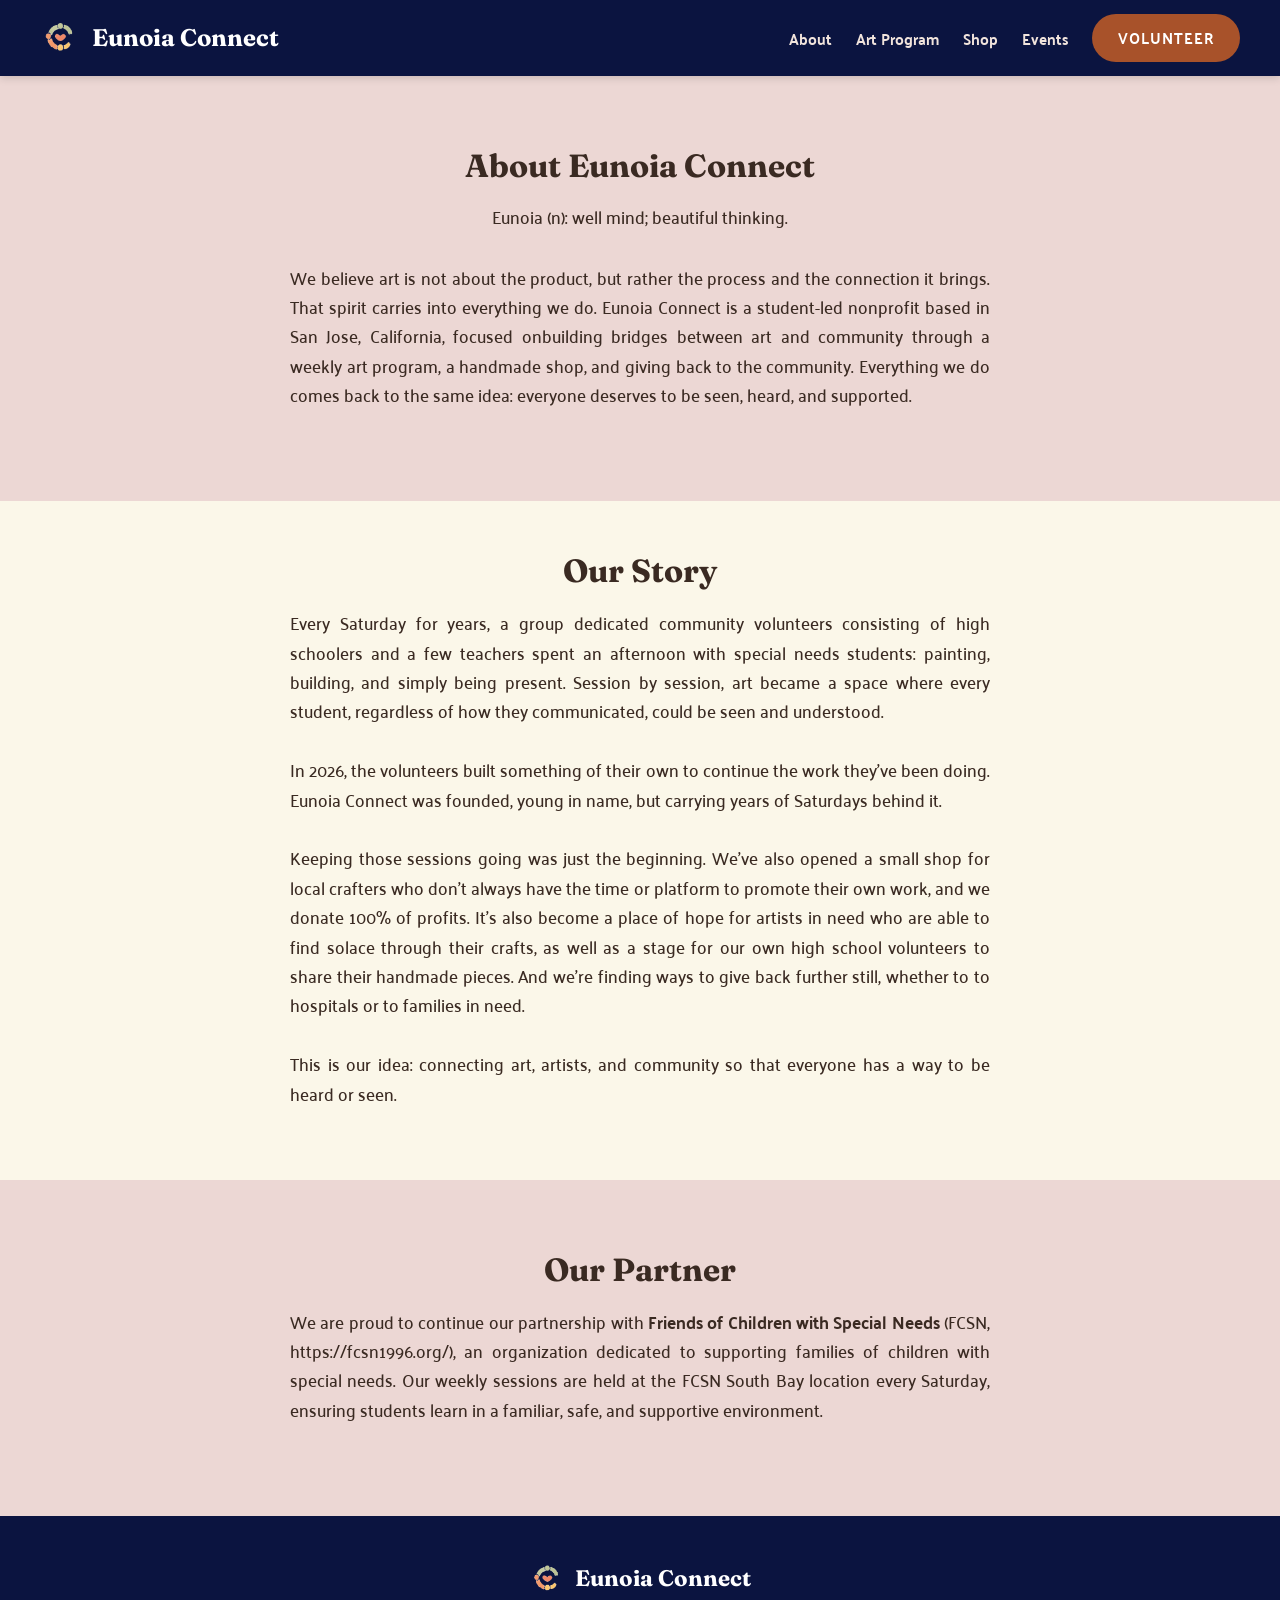
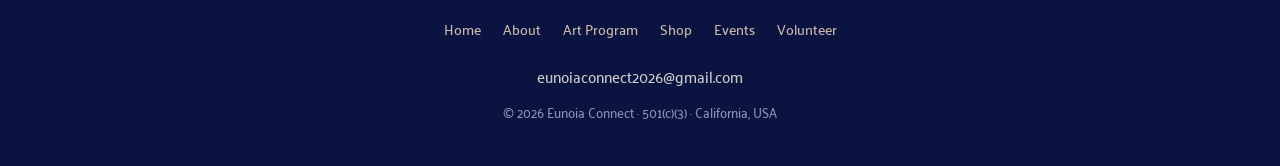
==== commit d48416b4: "Update about page content" ====
--- a/about.html
+++ b/about.html
@@ -55,8 +55,8 @@
         <br /><br />
         Keeping those sessions going was just the beginning. We've also opened a small shop for local
         crafters who don't always have the time or platform to promote their own work, and we donate 100% of profits.
-        It's also become a place of hope for artists facing illness who are able to find solace through their crafts,
-        and a stage for our own high school volunteers to share their handmade pieces. And we're finding ways to give
+        It's also become a place of hope for artists in need who are able to find solace through their crafts,
+        as well as a stage for our own high school volunteers to share their handmade pieces. And we're finding ways to give
         back further still, whether to to hospitals or to families in need.
         <br /><br />
         This is our idea: connecting art, artists, and community so that everyone has a
